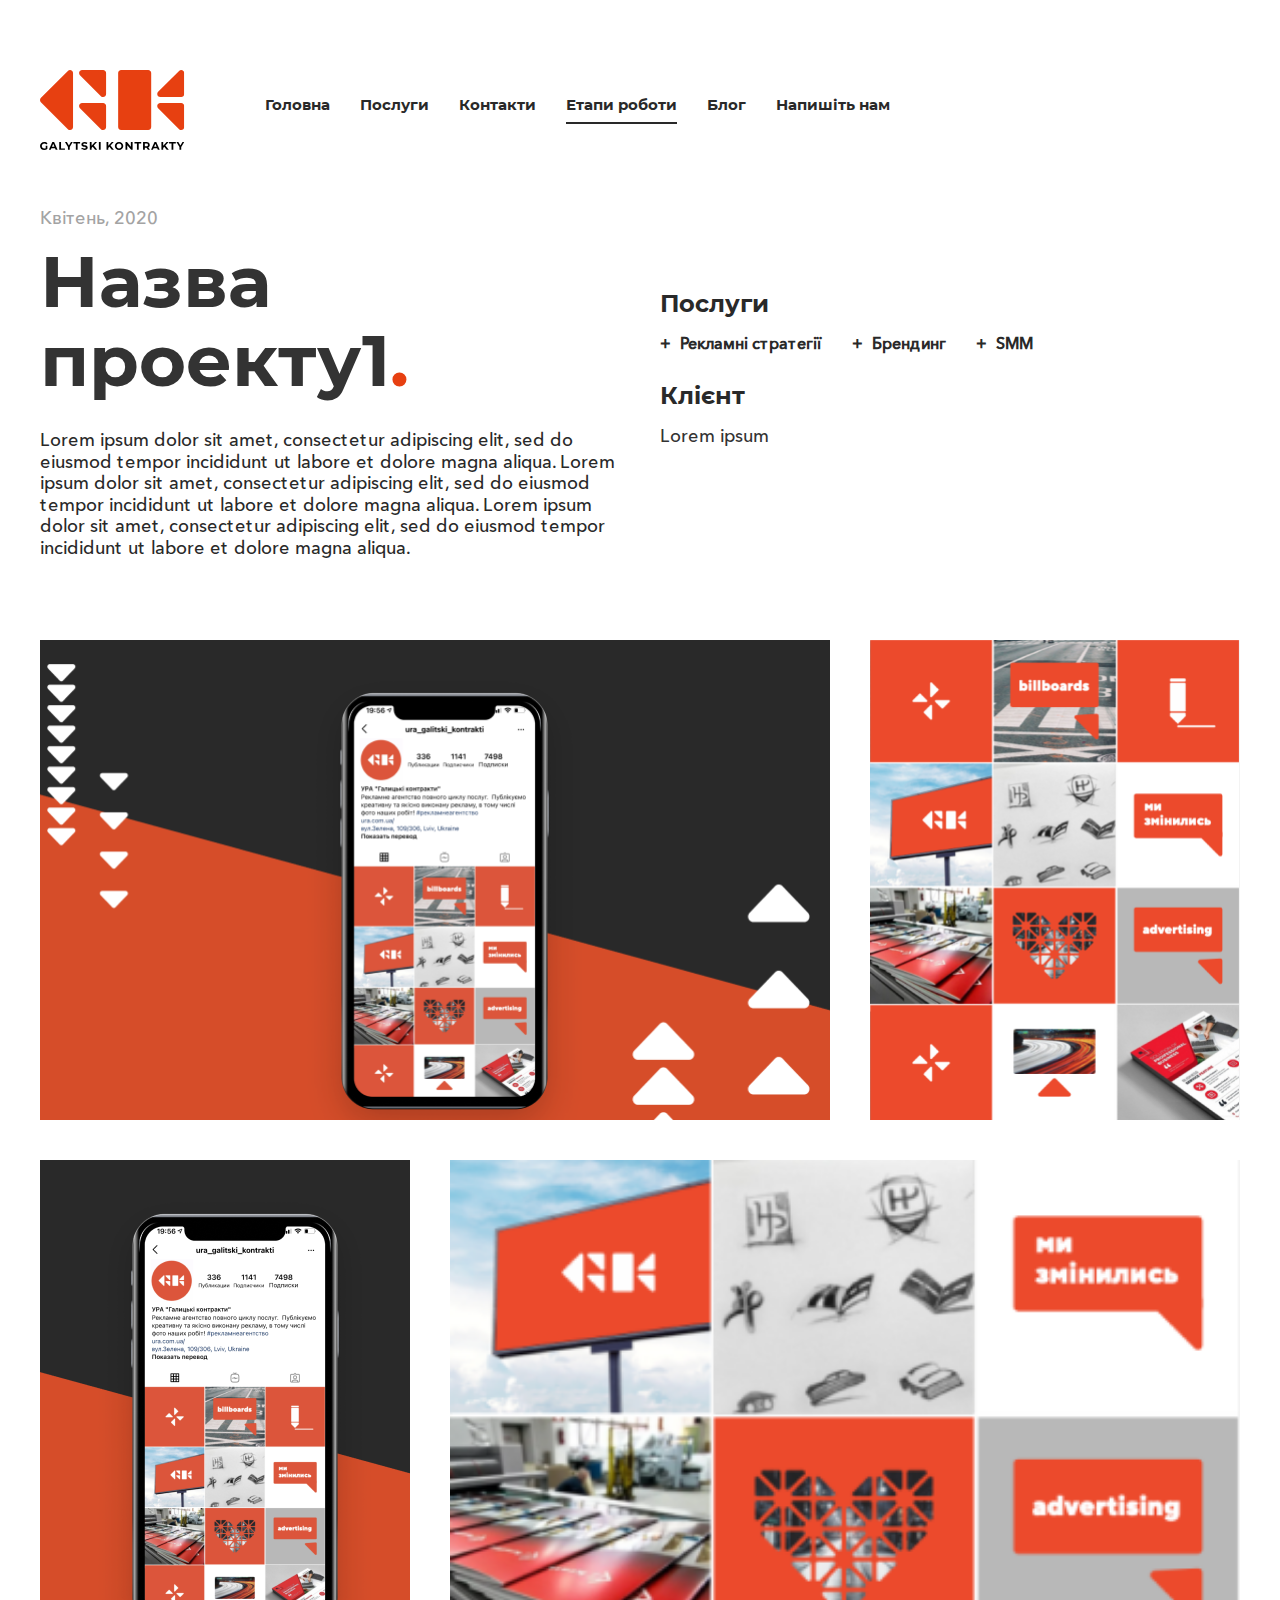
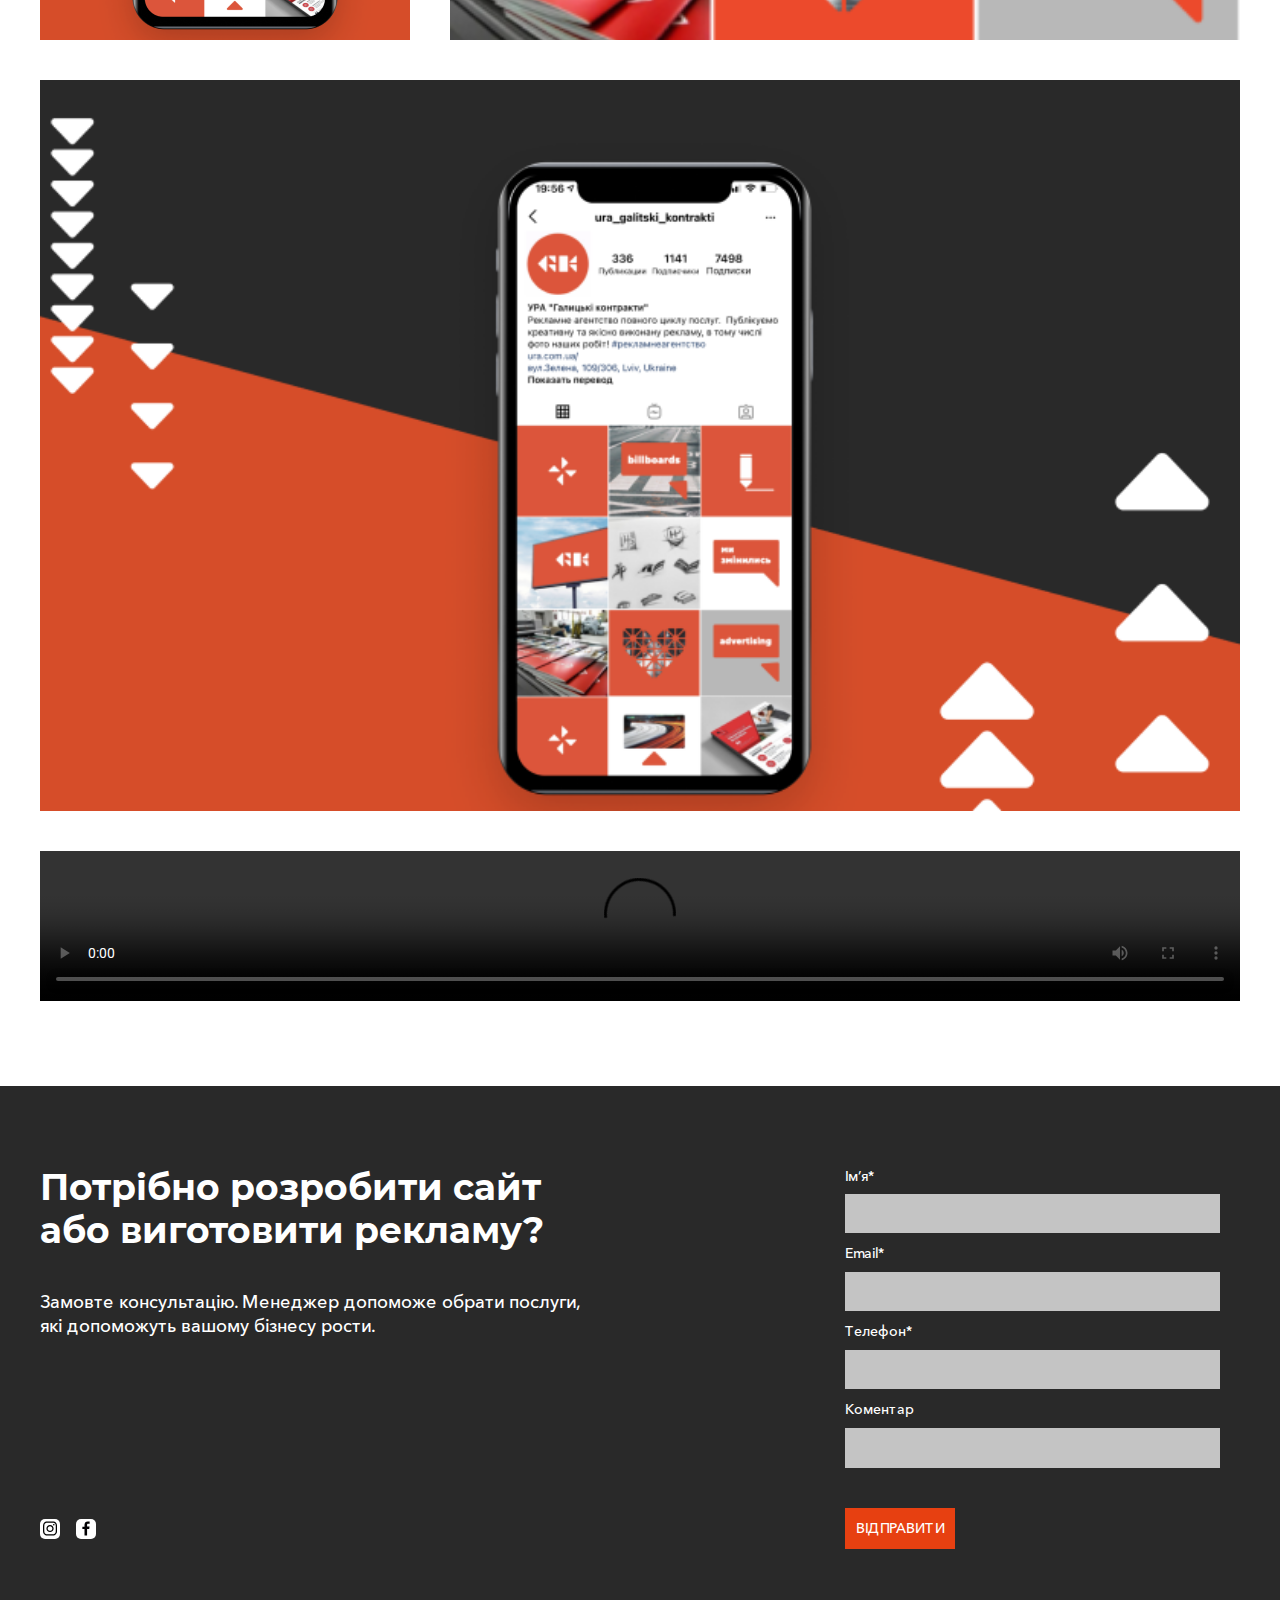
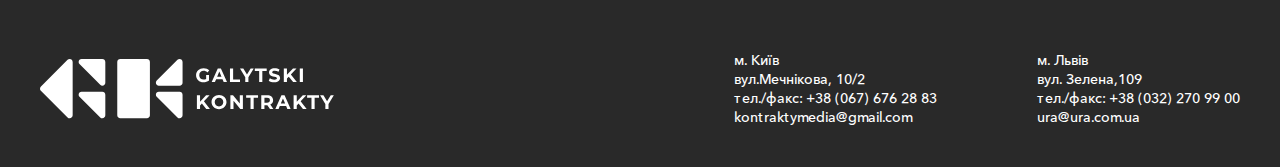
==== index.html @ ad00ce15 "update" ====
<!DOCTYPE html>
<html lang="en">

<head>
    <meta charset="UTF-8">
    <meta name="viewport" content="width=device-width, initial-scale=1, maximum-scale=1">
    <title>Галицькі Контракти – рекламна агенція повного цик</title>

    <link rel="stylesheet" href="fonts/fonts.css">
    <link rel="stylesheet" href="css/slick.css">
    <link rel="stylesheet" href="css/style.css">
</head>

<body>

    <div class="container container--inner">

        <header class="main-header main-header--inner">
            <div class="container container--header">
                <div class="main-header__block">
                    <div class="main-header__holder">
                        <a href="" class="main-header__logo">
                            <img src="img/icons/logo-header-inner.svg" alt="">
                        </a>
                        <div class="main-header__wrap">
                            <div class="mobile-wrap">
                                <div class="main-nav__toggle">
                                    <span class="line-burger"></span>
                                    <span class="line-burger"></span>
                                    <span class="line-burger"></span>
                                    <span class="line-burger"></span>
                                </div>
                            </div>
                            <ul class="main-header__list">
                               <li><a href="" class="main-header__link">Головна</a></li>
                                <li><a href="" class="main-header__link">Послуги</a></li>
                                <li><a href="" class="main-header__link">Контакти</a></li>
                                <li><a href="" class="main-header__link main-header__link--active">Етапи роботи</a></li>
                                <li><a href="" class="main-header__link">Блог</a></li>
                                <li><a href="" class="main-header__link">Напишіть нам</a></li>
                            </ul>
                        </div>
                       
                    </div>
                    <!--end main-header__holder-->
                </div>
                <!--end main-header__block-->
            </div>
        </header>

        <section class="page-project">
            <div class="container">
                <div class="page-project__col">
                    <div class="page-project__wrap">
                        <div class="page-project__item">
                            <p class="page-project__date">Квiтень, 2020</p>
                            <h3 class="page-project__title">Назва проекту1<span>.</span></h3>
                            <div class="page-project__desc">
                                <p>Lorem ipsum dolor sit amet, consectetur adipiscing elit, sed do eiusmod tempor
                                    incididunt ut labore et dolore magna aliqua. Lorem ipsum dolor sit amet, consectetur
                                    adipiscing elit, sed do eiusmod tempor incididunt ut labore et dolore magna aliqua.
                                    Lorem ipsum dolor sit amet, consectetur adipiscing elit, sed do eiusmod tempor
                                    incididunt ut labore et dolore magna aliqua.</p>
                            </div>
                        </div>
                        <div class="page-project__item page-project__item--content">
                            <h5>Послуги</h5>
                            <ul>
                                <li>Рекламні стратегії</li>
                                <li>Брендинг</li>
                                <li>SMM</li>
                            </ul>

                            <h5>Клiєнт</h5>
                            <p>Lorem ipsum </p>
                        </div>
                    </div>
                    <!--end page-project__wrap-->
                    <!--<p class="page-project__aside">Follow Us - Fb. / Inst.</p>-->
                </div>
                <!--end page-project__col-->
            </div>
        </section>

        <section class="gallery">
            <div class="container">
                <div class="gallery__wrap">
                    <div class="gallery__row gallery__row--right">
                        <div class="gallery__item"><img src="img/page-project-1.png" alt=""></div>
                        <div class="gallery__item"><img src="img/page-project-2.png" alt=""></div>
                    </div>
                    <div class="gallery__row gallery__row--left">
                        <div class="gallery__item"><img src="img/page-project-1.png" alt=""></div>
                        <div class="gallery__item"><img src="img/page-project-2.png" alt=""></div>
                    </div>
                    <div class="gallery__row gallery__row--center">
                        <div class="gallery__item"><img src="img/page-project-1.png" alt=""></div>
                    </div>
                    <div class="gallery__row gallery__row--center">
                        <div class="gallery__item">
                            <video controls="controls"><source src="img/GK.mp4"></video>
                        </div>
                    </div>
                </div>

            </div>
        </section>

        <footer class="main-footer">
            <div class="container">
                <div class="main-footer__wrap">
                    <div class="main-footer__item main-footer__item--block">
                        <h3 class="main-footer__title">Потрібно розробити сайт або виготовити рекламу?</h3>
                        <div class="main-footer__desc">
                            <p>Замовте консультацію. Менеджер допоможе обрати послуги, які допоможуть вашому бізнесу
                                рости.</p>
                        </div>
                        <div class="main-footer__decor">
                            <svg width="229" height="21" viewBox="0 0 229 21" xmlns="http://www.w3.org/2000/svg">
                                <defs>
                                    <pattern id="pattern" width="30" height="20" x="0" y="0"
                                        patternUnits="userSpaceOnUse">
                                        <path
                                            d="M0 1.01V19.07C0 19.63 0.45 20.08 1.01 20.08C1.29 20.08 1.54 19.97 1.72 19.79L10.76 10.75C10.94 10.57 11.05 10.32 11.05 10.04C11.05 9.75 10.92 9.48 10.72 9.3L1.72 0.3C1.54 0.11 1.29 0 1.01 0C0.45 0 0 0.45 0 1.01Z" />
                                    </pattern>
                                </defs>

                                <rect width="220" height="20" x="0" y="0" fill="url(#pattern)">
                                    <animate attributeName="width" dur="1.5s" begin="0s"
                                        values="20; 40; 60; 80; 100; 140;180;220" repeatCount="indefinite" />
                                </rect>
                            </svg>
                        </div>
                        <!--end main-footer__decor-->

                        <div class="main-footer__social">
                             <a href="" class="main-footer__elem">
                                <img src="img/icons/instagram.svg" alt="">
                            </a>
                            <a href="" class="main-footer__elem">
                                <img src="img/icons/facebook.svg" alt="">
                            </a>
                        </div>
                    </div>
                    <div class="main-footer__item main-footer__item--form">
                        <form action="" class="main-footer__data">
                            <div class="main-footer__info">
                                <p class="main-footer__error main-footer__fail-name" style="display: none;">Некоректне
                                    ім’я</p>
                                <p class="main-footer__error main-footer__fail-email" style="display: none;">Некоректний
                                    email</p>
                                <p class="main-footer__error main-footer__fail-phone" style="display: none;">Некоректний
                                    номер телефону</p>
                            </div>
                            <div class="main-footer__box">
                                <label for="m_name" class="main-footer__label">Iм’я*</label>
                                <input class="input" type="text" id="m_name">
                            </div>
                            <div class="main-footer__box">
                                <label for="m_email" class="main-footer__label">Email*</label>
                                <input class="input" type="text" id="m_email">
                            </div>
                            <div class="main-footer__box">
                                <label for="m_phone" class="main-footer__label">Телефон*</label>
                                <input class="input" type="text" id="m_phone">
                            </div>
                             <div class="main-footer__box">
                               <label for="m_msg" class="main-footer__label">Коментар</label>
                                <textarea class="input input--area" id="m_msg"></textarea>
                            </div>
                            <button class="main-footer__btn">Відправити</button>
                        </form>
                    </div>
                </div>
                <!--end main-footer__wrap-->

                <div class="main-footer__inner">
                    <div class="main-footer__logo">
                        <img src="img/icons/footer-logo.svg" alt="">
                    </div>
                    <div class="main-footer__elems">
                        <div class="main-footer__col">
                            <p>м. Київ
                                вул.Мечнікова, 10/2
                                тел./факс: <a href="tel:+38 (067) 676 28 83">+38 (067) 676 28 83</a>
                                kontraktymedia@gmail.com
                            </p>
                        </div>
                        <div class="main-footer__col">
                            <p>м. Львів
                                вул. Зелена,109
                                тел./факс: <a href="tel:+38 (032) 270 99 00">+38 (032) 270 99 00</a>
                                ura@ura.com.ua
                            </p>
                        </div>
                    </div>
                </div>
                <!--end main-footer__inner-->
            </div>
        </footer>

    </div>

    <script src="js/jquery-3.1.1.min.js"></script>
    <script src="js/jquery.maskedinput.min.js"></script>
    <script src="js/slick.min.js"></script>
    <script src="js/main.js"></script>

</body>

</html>
---- fonts/fonts.css ----
@font-face {
    font-family: "Montserrat";
    src: url("Montserrat.eot");
    src: url("Montserrat.eot?#iefix") format("embedded-opentype"),
    url("Montserrat.woff") format("woff"),
    url("Montserrat.woff2") format("woff2"),
    url("Montserrat.ttf") format("truetype"),
    url('Montserrat.svg') format('svg');
    font-weight: normal;
    font-style: normal;
}

@font-face {
    font-family: "Montserrat";
    src: url("Montserrat-Bold.eot");
    src: url("Montserrat-Bold.eot?#iefix") format("embedded-opentype"),
    url("Montserrat-Bold.woff") format("woff"),
    url("Montserrat-Bold.woff2") format("woff2"),
    url("Montserrat-Bold.ttf") format("truetype"),
    url('Montserrat-Bold.svg') format('svg');
    font-weight: bold;
    font-style: normal;
}

@font-face {
    font-family: "Montserrat";
    src: url("Montserrat-ExtraBold.eot");
    src: url("Montserrat-ExtraBold.eot?#iefix") format("embedded-opentype"),
    url("Montserrat-ExtraBold.woff") format("woff"),
    url("Montserrat-ExtraBold.woff2") format("woff2"),
    url("Montserrat-ExtraBold.ttf") format("truetype"),
    url('MMontserrat-ExtraBold.svg') format('svg');
    font-weight: 800;
    font-style: normal;
}

@font-face {
    font-family: "Avenir";
    src: url("Avenir-Medium.eot");
    src: url("Avenir-Medium.eot?#iefix") format("embedded-opentype"),
    url("Avenir-Medium.woff") format("woff"),
    url("Avenir-Medium.woff2") format("woff2"),
    url("Avenir-Medium.ttf") format("truetype"),
    url('Avenir-Medium.svg') format('svg');
    font-weight: 500;
    font-style: normal;
}

@font-face {
    font-family: "Avenir";
    src: url("Avenir-Heavy.eot");
    src: url("Avenir-Heavy.eot?#iefix") format("embedded-opentype"),
    url("Avenir-Heavy.woff") format("woff"),
    url("Avenir-Heavy.woff2") format("woff2"),
    url("Avenir-Heavy.ttf") format("truetype"),
    url('Avenir-Heavy.svg') format('svg');
    font-weight: normal;
    font-style: normal;
}

@font-face {
    font-family: "roboto";
    src: url("roboto-regular.eot");
    src: url("roboto-regular.eot?#iefix") format("embedded-opentype"),
    url("roboto-regular.woff") format("woff"),
    url("roboto-regular.woff2") format("woff2"),
    url("roboto-regular.ttf") format("truetype"),
    url('roboto-regular.svg') format('svg');
    font-weight: 400;
    font-style: normal;
}

@font-face {
    font-family: "roboto";
    src: url("roboto-700.eot");
    src: url("roboto-700.eot?#iefix") format("embedded-opentype"),
    url("roboto-700.woff") format("woff"),
    url("roboto-700.woff2") format("woff2"),
    url("roboto-700.ttf") format("truetype"),
    url('roboto-700.svg') format('svg');
    font-weight: 700;
    font-style: normal;
}
---- css/style.css ----
.visually-hidden {
	position: absolute;
	width: 1px;
	height: 1px;
	margin: -1px;
	bottom: 0;
	padding: 0;
	white-space: nowrap;
	clip-path: inset(100%);
	clip: rect(0 0 0 0);
	overflow: hidden;
}

* {
	box-sizing: border-box;
}

*::after,
*::before {
	box-sizing: border-box;
}

.button {
	display: block;
	width: 100%;
	cursor: pointer;
	border: none;
	outline: none;
}

body,
div,
dl,
dt,
dd,
ul,
li,
h1,
h2,
h3,
h4,
h5,
h6,
pre,
code,
form,
fieldset,
input,
textarea,
p,
blockquote,
th,
td {
	margin: 0;
	padding: 0;
}

table {
	border-collapse: collapse;
	border-spacing: 0;
}

a {
	text-decoration: none;
}

fieldset,
img,
abbr {
	border: 0;
}

address,
caption,
cite,
code,
dfn,
th,
var {
	font-style: normal;
	font-weight: normal;
}

strong {
	font-weight: bold;
}

em {
	font-style: italic;
}

ul li {
	list-style: none;
}

caption,
th {
	text-align: left;
}

h1,
h2,
h3,
h4,
h5,
h6 {
	font-weight: bold;
}

sup {
	vertical-align: text-top;
}

sub {
	vertical-align: text-bottom;
}

input,
textarea,
select {
	font-family: inherit;
	font-size: inherit;
	font-weight: inherit;
	outline: none;
}

legend {
	color: #000;
}

article,
aside,
details,
figcaption,
figure,
footer,
header,
hgroup,
menu,
nav,
section,
main {
	display: block;
}

.main-header {
	position: relative;
	background-color: #e74011;
	background-image: url(img/bg-header.svg);
	background-size: cover;
	background-repeat: no-repeat;
}

.main-header--inner {
	background-color: #fff;
	background-image: none;
}

.main-header--inner .line-burger {
	background-color: #292929;
}

.main-header--inner .main-header__list {
	background-color: #fff;
}

.main-header--inner .main-header__link {
	color: #292929;
}

.main-header--inner .main-header__link--active {
	border-bottom-color: #292929;
}

.main-header--inner .main-header__link--active:hover {
	color: #292929;
}

.main-header--blog .main-header__holder {
	justify-content: center;
}

.main-header--blog .main-header__list li:not(:last-child) .main-header__link {
	margin-right: 40px;
}

.main-header--blog .main-header__logo {
	display: none;
}

.main-header__holder {
	position: relative;
	display: flex;
	align-items: center;
	padding-top: 70px;
}

.main-header__elem {
	max-width: 900px;
	padding-top: 110px;
}

.main-header__desc {
	transform-origin: center bottom;
	padding-bottom: 67px;
}

.main-header__desc .animation_title {
	display: inline-block;
	min-height: 70px;
	border-right: 10px solid #fff;
	padding-right: 10px;
	animation: lineText 0.7s 8 0.5s;
}

.main-header__desc p {
	font-size: 72px;
	line-height: 1.2;
	color: #fff;
	font-weight: bold;
}

.main-header__different {
	display: block;
	color: #292929;
}

.main-header__text {
	max-width: 575px;
	padding-bottom: 190px;
}

.main-header__text p {
	font-size: 18px;
	line-height: 1.35;
	color: #fff;
	font-family: Avenir;
	font-weight: 500;
}

.main-header__block {
	position: relative;
}

.main-header__line,
.main-header__decor {
	position: absolute;
}

.main-header__line svg,
.main-header__decor svg {
	display: block;
}

.main-header__line svg path,
.main-header__decor svg path {
	fill: #fff;
}

.main-header__line {
	right: 115px;
	top: 300px;
	height: 42px;
	overflow: hidden;
	animation: mainArrow 4s infinite;
}

.main-header__decor {
	right: 0px;
	top: 495px;
	height: 90px;
	overflow: hidden;
	animation: smallArrow 4s infinite;
}

.main-header__list {
	display: flex;
	align-items: center;
}

.main-header__list li:not(:last-child) .main-header__link {
	margin-right: 30px;
}

.main-header__link {
	display: block;
	font-size: 15px;
	line-height: 1.2;
	color: #fff;
	border-bottom: 2px solid transparent;
	padding-bottom: 8px;
	font-weight: 700;
	transition: 0.3s color;
}

.main-header__link:hover {
	color: #333;
}

.main-header__link--active {
	border-bottom: 2px solid #fff;
}

.main-header__link--active:hover {
	color: #fff;
}

.main-header__logo {
	display: block;
	margin-right: 80px;
	max-width: 145px;
}

.main-header__logo img {
	display: block;
}

.main-header__aside {
	position: absolute;
	writing-mode: vertical-rl;
	transform: rotate(-180deg);
	top: calc(50% - 110px);
	right: -81px;
	font-size: 15px;
	line-height: 1.2;
	font-family: roboto;
	font-weight: 700;
}

.main-header__aside a {
	color: #292929;
}

.mobile-wrap {
	display: none;
	align-items: center;
	justify-content: space-between;
	cursor: pointer;
}

.line-burger {
	position: relative;
	top: 0px;
	display: block;
	width: 20px;
	height: 2px;
	background-color: #fff;
	transition: all ease-in-out 0.5s;
}

.line-burger:not(:last-child) {
	margin-bottom: 4px;
}

.line-burger:nth-child(1),
.line-burger:nth-child(3) {
	width: 10px;
}

.main-nav__toggle {
	position: relative;
	cursor: pointer;
	display: none;
}

.main-nav__toggle.open .line-burger:nth-child(2),
.main-nav__toggle.open .line-burger:nth-child(3) {
	width: 0px;
	opacity: 0;
}

.main-nav__toggle.open .line-burger:nth-child(1) {
	transform: rotate(-45deg);
	top: 9px;
}

.main-nav__toggle.open .line-burger:nth-child(4) {
	transform: rotate(45deg);
	top: -9px;
}

.main-nav__toggle.open .line-burger:nth-child(1) {
	width: 20px;
}

.main-footer {
	background-color: #292929;
	padding-top: 80px;
}

.main-footer__wrap {
	display: flex;
	flex-wrap: wrap;
	margin-bottom: 55px;
}

.main-footer__item {
	width: 50%;
}

.main-footer__item--block {
	position: relative;
	max-width: 580px;
	padding-right: 20px;
}

.main-footer__title {
	font-size: 36px;
	line-height: 1.2;
	color: #fff;
	padding-bottom: 38px;
	font-weight: bold;
}

.main-footer__desc {
	padding-bottom: 70px;
}

.main-footer__desc p {
	font-size: 18px;
	line-height: 24px;
	color: #fff;
	font-family: Avenir;
	font-weight: 500;
}

.main-footer__decor {
	position: relative;
	margin-bottom: 90px;
}

.main-footer__decor:after {
	content: '';
	position: absolute;
	top: 0;
	right: 0;
	width: 100%;
	height: 100%;
	background-color: #292929;
	animation: footerArrow 3s infinite;
}

.main-footer__decor svg {
	display: block;
}

.main-footer__decor svg path {
	fill: rgba(255, 255, 255, 0.4);
}

.main-footer__social {
	display: flex;
	margin: 0 -8px;
}

.main-footer__social--mobile {
	display: none;
}

.main-footer__elem {
	display: flex;
	align-items: center;
	justify-content: center;
	width: 20px;
	height: 20px;
	border-radius: 5px;
	background-color: #fff;
	padding: 0 3px;
	margin: 0 8px;
}

.main-footer__elem img {
	display: block;
	width: 15px;
	height: 15px;
}

.main-footer__box {
	margin-bottom: 10px;
}

.main-footer__label {
	user-select: none;
	display: inline-block;
	cursor: pointer;
	font-size: 14px;
	line-height: 1.2;
	color: #fff;
	margin-bottom: 10px;
	font-family: Avenir;
	font-weight: 500;
}

.main-footer__data {
	max-width: 375px;
	margin-left: auto;
}

.main-footer__btn {
	cursor: pointer;
	max-width: 110px;
	width: 100%;
	font-size: 14px;
	line-height: 1.2;
	color: #fff;
	border: none;
	outline: none;
	background-color: #e74011;
	text-transform: uppercase;
	padding: 12px 5px;
	margin-top: 30px;
	font-family: Avenir;
	font-weight: 500;
	transition: 0.3s background-color;
}

.main-footer__btn[disabled] {
	cursor: default;
	opacity: 0.5;
	text-decoration: line-through;
}

.main-footer__btn:not(:disabled) {
	cursor: pointer;
}

.main-footer__btn:not(:disabled):hover {
	background-color: #591806;
}

.main-footer__inner {
	display: flex;
	justify-content: space-between;
	align-items: center;
	padding-top: 47px;
}

.main-footer__logo {
	max-width: 295px;
	margin-bottom: 40px;
}

.main-footer__logo img {
	display: block;
}

.main-footer__elems {
	display: flex;
}

.main-footer__col {
	max-width: 205px;
	margin-bottom: 40px;
}

.main-footer__col:first-child {
	margin-right: 100px;
}

.main-footer__col p {
	font-size: 14px;
	line-height: 19px;
	color: #fff;
	white-space: pre-line;
	font-family: Avenir;
	font-weight: 500;
}

.main-footer__col a {
	color: #fff;
	transition: 0.3s color;
}

.main-footer__col a:hover {
	color: #e74011;
}

.main-footer__error {
	padding-bottom: 12px;
	color: #cc0000;
	text-transform: uppercase;
	font-weight: bold;
}

.msg-modal {
	position: fixed;
	top: 30%;
	left: calc(50% - 150px);
	width: 300px;
	padding: 20px 30px;
	border-radius: 15px;
	text-align: center;
	background-color: #e74011;
	color: #fff;
	opacity: 0;
	visibility: hidden;
	font-size: 18px;
	line-height: 1.5;
	border-radius: 5px;
	z-index: 20;
	transition: 0.3s visibility, 0.3s opacity;
}

.msg-modal-active {
	opacity: 1;
	visibility: visible;
}

body {
	margin: 0;
	padding: 0;
	width: 100%;
	min-height: 100vh;
	overflow-x: hidden;
	color: #333333;
	background-color: #fff;
	font-size: 16px;
	line-height: 1.2;
	font-weight: normal;
	font-style: normal;
	font-family: "Montserrat";
}

* {
	box-sizing: border-box;
}

img {
	max-width: 100%;
	height: auto;
}

.container {
	max-width: 1260px;
	width: 100%;
	margin: 0 auto;
	padding: 0 30px;
}

.container--inner {
	max-width: 100%;
	padding: 0px;
}

.container--content {
	max-width: 920px;
}

.container--types {
	max-width: 1440px;
	padding: 0px;
}

.input {
	display: block;
	width: 100%;
	background-color: #c4c4c4;
	border: 0;
	border-bottom: 3px solid transparent;
	outline: none;
	padding: 10px 10px 7px;
}

.input.form-fail {
	border-color: #b00;
}

.input.form-done {
	border-color: #0b0;
}

.input--area {
	resize: none;
	max-height: 40px;
}

.project {
	position: relative;
	z-index: 2;
	margin-top: -120px;
	padding-bottom: 75px;
}

.project__elem {
	font-size: 36px;
	line-height: 1.43;
	color: #fff;
	padding-bottom: 10px;
	font-weight: 700;
}

.project__page {
	margin-top: 0;
}

.project__item {
	display: flex;
	flex-wrap: wrap;
}

.project__item .project__box:first-child {
	width: calc(100% - 410px);
	margin-right: 40px;
}

.project__item .project__box:last-child {
	width: 370px;
}

.project__item .project__box:only-child {
	width: 100%;
	margin: 0 0 40px;
}

.project__item:nth-child(2n) .project__box:first-child {
	width: 370px;
}

.project__item:nth-child(2n) .project__box:last-child {
	width: calc(100% - 410px);
}

.project__item:nth-child(2n) .project__box:only-child {
	width: 100%;
	margin: 0 0 40px;
}

.project__box {
	display: flex;
	flex-direction: column;
	justify-content: flex-end;
	background-repeat: no-repeat;
	background-size: cover;
	background-position: center;
	margin-bottom: 40px;
	min-height: 375px;
}

.project__text {
	padding: 0 19px;
}

.project__title {
	font-size: 32px;
	line-height: 1.2;
	color: #fff;
	padding-bottom: 20px;
	font-weight: 800;
}

.project__desc {
	margin-top: -13px;
	padding-bottom: 20px;
}

.project__desc p {
	font-size: 24px;
	line-height: 1.25;
	color: #fff;
	font-weight: 500;
}

.services {
	position: relative;
	padding-bottom: 114px;
}

.services--inner {
	padding-top: 70px;
}

.services--inner .services__wrap {
	padding: 0 50px;
}

.services__col {
	position: relative;
}

.services__wrap {
	display: flex;
	flex-wrap: wrap;
}

.services__item--block {
	width: 480px;
}

.services__item--info {
	width: calc(100% - 480px);
}

.services__title {
	font-size: 24px;
	line-height: 1.25;
	color: #292929;
	border-bottom: 1px solid #a3a3a3;
	padding-bottom: 8px;
	font-weight: bold;
}

.services__text {
	padding-top: 30px;
}

.services__text p {
	font-size: 36px;
	line-height: 1.2;
	color: #292929;
	font-weight: bold;
}

.services__text span {
	display: inline-block;
	color: #e74011;
}

.services__desc {
	max-width: 475px;
	padding-top: 36px;
	margin-left: auto;
}

.services__desc p {
	font-size: 18px;
	line-height: 1.35;
	color: #292929;
	font-family: Avenir;
	font-weight: 500;
}

.types {
	padding-bottom: 80px;
}

.types__wrap {
	display: flex;
	flex-wrap: wrap;
}

.types__item {
	width: 25%;
	position: relative;
	display: flex;
	flex-direction: column;
	justify-content: flex-start;
	padding-top: 27%;
	min-height: 396px;
}

.types__item:after {
	content: '';
	position: absolute;
	top: 0;
	left: 0;
	width: 100%;
	height: 100%;
	background-color: #000;
	opacity: 0;
	transform: scale(0);
	z-index: 1;
	transition: 0.3s opacity, 0.3s transform;
}

.types__item:hover:after {
	opacity: 0.3;
	transform: scale(1);
}

.types__image {
	position: absolute;
	display: flex;
	flex-direction: column;
	top: 0px;
	width: 100%;
	height: 100%;
	background-repeat: no-repeat;
	background-size: cover;
	background-position: top center;
	padding: 0 40px;
	padding-bottom: 22px;
}

.types__title {
	position: relative;
	font-size: 24px;
	line-height: 1.25;
	color: #fff;
	padding-top: 55px;
	font-weight: bold;
	z-index: 2;
}

.types__list {
	position: relative;
	margin-top: auto;
	z-index: 2;
}

.types__list li {
	position: relative;
	font-size: 16px;
	line-height: 1.2;
	color: #fff;
	padding-left: 20px;
	padding-bottom: 15px;
	font-family: Avenir;
	font-weight: 800;
}

.types__list li:after {
	position: absolute;
	content: '+';
	top: 0px;
	left: 0px;
}

.clients {
	padding-bottom: 15px;
}

.clients__wrap {
	display: flex;
	flex-wrap: wrap;
}

.clients__item--block {
	width: 480px;
}

.clients__item--gallery {
	width: calc(100% - 520px);
	padding-top: 30px;
	margin-left: 40px;
	overflow: hidden;
}

.clients__title {
	font-size: 24px;
	line-height: 1.25;
	color: #292929;
	border-bottom: 1px solid #a3a3a3;
	padding-bottom: 8px;
	font-weight: bold;
}

.clients__text {
	padding-top: 30px;
}

.clients__text p {
	font-size: 36px;
	line-height: 1.2;
	color: #292929;
	font-weight: bold;
}

.clients__text span {
	display: inline-block;
	color: #e74011;
}

.clients__holder {
	display: flex;
	align-items: center;
	flex-wrap: wrap;
	margin: 0 -40px 0 0;
}

.clients__box {
	width: calc(100% / 3 - 80px);
	display: inline-flex;
	justify-content: center;
	align-items: center;
	margin: 0 40px;
	margin-bottom: 70px;
	filter: grayscale(1);
	opacity: 0.8;
	cursor: pointer;
	transition: 0.3s filter, 0.3s opacity;
}

.clients__box:hover {
	filter: grayscale(0);
	opacity: 1;
}

.clients__box img {
	display: block;
	max-width: 140px;
	max-height: 100px;
}

.stages {
	padding-top: 90px;
	margin-bottom: 94px;
}

.stages__block {
	padding: 0 65px;
}

.stages__title {
	font-size: 72px;
	line-height: 1.1;
	padding-bottom: 32px;
	font-weight: bold;
}

.stages__title:after {
	content: '.';
	color: #e74011;
}

.stages__holder {
	counter-reset: list;
	position: relative;
}

.stages__holder .stages__item:nth-child(odd) .stages__inner {
	width: 100%;
	max-width: 100%;
}

.stages__item {
	position: relative;
	display: flex;
	align-items: center;
	padding: 0 90px;
}

.stages__item:before {
	position: absolute;
	z-index: -1;
	content: ' ';
	left: 60px;
	bottom: 0px;
	width: calc(100% - 120px);
	height: 1px;
	background-color: #ccc;
}

.stages__item:after {
	position: absolute;
	z-index: -1;
	content: ' ';
	top: -1px;
	right: 0px;
	width: 60px;
	height: calc(100% + 1px);
	border-radius: 0 80px 80px 0;
	border-bottom: 1px solid #ccc;
	border-right: 1px solid #ccc;
}

.stages__item:nth-child(even) {
	justify-content: flex-end;
}

.stages__item:nth-child(even):after {
	border-top: 1px solid #ccc;
}

.stages__item:nth-child(even) .stages__elem {
	right: -16px;
}

.stages__item:nth-child(odd) .stages__elem {
	left: -16px;
}

.stages__item:nth-child(odd):after {
	top: -1px;
	left: 0px;
	border-right: none;
	border-top: 1px solid #ccc;
	border-left: 1px solid #ccc;
	border-radius: 80px 0 0 80px;
}

.stages__item:first-child:after,
.stages__item:last-child:after {
	height: 50%;
}

.stages__item:first-child:after {
	height: calc(50% - 16px);
	top: initial;
	bottom: 0px;
	border-top: 0px;
	border-radius: 0 0px 0px 80px;
}

.stages__item:last-child:nth-child(even):after {
	height: calc(50% - 15px);
	border-bottom: 0px;
	border-radius: 0 80px 0px 0;
}

.stages__item:last-child:nth-child(even):before {
	width: calc(50% - 25px - 15px);
	background-color: #fff;
}

.stages__item:last-child:nth-child(odd):after {
	height: calc(50% - 15px);
	border-bottom: 0px;
	border-radius: 80px 0px 0px 0px;
}

.stages__item:last-child:nth-child(odd):before {
	background-color: #fff;
}

.stages__elem {
	display: block;
	position: absolute;
	width: 32px;
	height: 32px;
	background-color: #fff;
	border: 1px solid #ccc;
	border-radius: 50%;
}

.stages__elem:before {
	position: absolute;
	content: ' ';
	top: calc(50% - 8px);
	left: calc(50% - 8px);
	width: 16px;
	height: 16px;
	background: #f32500;
	border-radius: 50%;
}

.stages__first {
	display: none;
	position: absolute;
	width: 32px;
	height: 32px;
	background-color: #fff;
	border: 1px solid #ccc;
	border-radius: 50%;
}

.stages__first:before {
	position: absolute;
	content: ' ';
	top: calc(50% - 8px);
	left: calc(50% - 8px);
	width: 16px;
	height: 16px;
	background: #f32500;
	border-radius: 50%;
}

.stages__logo {
	width: 150px;
}

.stages__logo img {
	display: block;
}

.stages__inner {
	width: calc(100% - 150px);
	padding-left: 32px;
	max-width: 552px;
}

.stages__col {
	display: flex;
	margin-top: 48px;
	margin-bottom: 20px;
}

.stages__number {
	position: relative;
}

.stages__number:after {
	position: absolute;
	top: 2px;
	left: 0px;
	counter-increment: list;
	content: counter(list) ". ";
	font-size: 36px;
	color: #e74011;
	font-weight: bold;
}

.stages__subtitle {
	font-size: 36px;
	line-height: 1.2;
	color: #333;
	padding-left: 40px;
	font-weight: bold;
}

.stages__text p {
	font-size: 18px;
	line-height: 1.3;
	padding-bottom: 48px;
	font-family: Avenir;
	font-weight: 500;
}

.stages__first.active,
.stages__elem.active {
	animation: stagesAnime 1.5s ease-in-out 0.2s;
}

.content {
	padding-bottom: 80px;
}

.content__text {
	padding-top: 30px;
	padding-bottom: 38px;
}

.content__text p {
	font-size: 36px;
	line-height: 1.2;
	color: #292929;
	font-weight: bold;
}

.content__desc p {
	font-size: 18px;
	line-height: 1.35;
	color: #292929;
}

.reviews {
	padding-top: 80px;
	padding-bottom: 75px;
}

.reviews__row {
	display: flex;
	align-items: center;
	justify-content: space-between;
}

.reviews__row .services__title {
	max-width: 477px;
	width: 100%;
}

.reviews__block {
	max-width: 50%;
}

.reviews__text {
	padding-top: 28px;
	padding-bottom: 50px;
}

.reviews__text p {
	font-size: 36px;
	line-height: 1.2;
	color: #292929;
	font-weight: bold;
}

.reviews__box {
	outline: none;
	padding-bottom: 42px;
}

.reviews__image {
	margin-bottom: 22px;
}

.reviews__image img {
	display: block;
	width: 128px;
	height: 128px;
	object-fit: contain;
	border-radius: 50%;
}

.reviews__desc {
	padding-bottom: 20px;
}

.reviews__desc p {
	font-size: 18px;
	line-height: 1.3;
	color: #292929;
	font-family: Avenir;
	font-weight: 500;
}

.reviews__fio {
	font-size: 18px;
	line-height: 1.3;
	color: #292929;
	padding-bottom: 6px;
	font-family: Avenir;
	font-weight: 800;
}

.reviews__info p {
	font-size: 18px;
	line-height: 1.3;
	color: #a3a3a3;
	font-family: Avenir;
	font-weight: 500;
}

.reviews__wrap {
	position: relative;
}

.reviews .slick-list {
	margin: 0 -20px;
}

.reviews .slick-slide {
	margin: 0 20px;
}

.reviews__count {
	position: absolute;
	bottom: 0px;
	display: flex;
	align-items: center;
}

.reviews__current,
.reviews__all {
	font-size: 16px;
	line-height: 1.2;
	color: #292929;
}

.reviews__separator {
	width: 30px;
	height: 1px;
	background-color: #000;
	margin: 0 8px;
}

.reviews__arrows {
	display: flex;
	position: absolute;
	bottom: 35px;
	right: 0px;
}

.reviews__arrow {
	position: relative;
	display: block;
	cursor: pointer;
	outline: none;
	border: none;
	background-color: transparent;
	width: 30px;
	height: 30px;
	padding: 0px;
}

.reviews__arrow:after {
	position: absolute;
	content: ' ';
	width: 16px;
	height: 16px;
	top: calc(50% - 8px);
	left: calc(50% - 7px);
	border-left: 4px solid #292929;
	border-top: 4px solid #292929;
	transform: rotate(-45deg);
	transition: 0.3s border;
}

.reviews__arrow:before {
	position: absolute;
	content: ' ';
	left: 10px;
	top: calc(50% - 2px);
	width: 18px;
	height: 4px;
	background-color: #292929;
}

.reviews__arrow--dir_right {
	transform: scaleX(-1);
	margin-left: 25px;
}

.reviews__link {
	display: block;
	max-width: 130px;
	width: 100%;
	align-self: end;
	font-size: 14px;
	line-height: 1.2;
	color: #292929;
	padding: 11px 0;
	text-align: center;
	text-transform: uppercase;
	border: 1px solid #292929;
	font-weight: 500;
	font-family: Avenir;
	transition: 0.3s background-color, 0.3s color, 0.3s border;
}

.reviews__link:hover {
	background-color: #E74011;
	color: #fff;
	border-color: #E74011;
}

.blog {
	background-color: #f4f4f4;
}

.blog__wrap {
	position: relative;
	z-index: 2;
	display: flex;
	flex-wrap: wrap;
	margin: 0 -20px;
	margin-top: -55px;
}

.blog__item {
	width: calc(100% / 3 - 40px);
	cursor: pointer;
	display: inline-block;
	margin: 0 20px;
	margin-bottom: 40px;
}

.blog__image {
	height: 0px;
	padding-top: 70%;
	background-size: cover;
	background-repeat: no-repeat;
	background-position: top center;
}

.blog__content {
	background-color: #fff;
	color: #333;
	padding: 0 20px;
	padding-bottom: 25px;
}

.blog__title {
	font-size: 24px;
	line-height: 1.2;
	padding-top: 25px;
	padding-bottom: 26px;
}

.blog__desc {
	padding-bottom: 20px;
}

.blog__desc p {
	font-size: 16px;
	line-height: 1.25;
	font-family: Avenir;
	font-weight: 500;
}

.blog__details {
	display: inline-block;
	user-select: none;
	font-size: 14px;
	line-height: 1.2;
	color: #292929;
	font-family: Avenir;
	font-weight: 500;
	position: relative;
}

.blog__details:after {
	position: absolute;
	content: ' ';
	width: 12px;
	height: 12px;
	top: calc(50% - 6px);
	right: -32px;
	border-right: 2px solid #292929;
	border-bottom: 2px solid #292929;
	transform: rotate(-45deg);
	transition: 0.3s border;
}

.blog__details:before {
	position: absolute;
	content: ' ';
	right: -32px;
	top: calc(50% - 1px);
	width: 16px;
	height: 2px;
	background-color: #292929;
}

.blog__line,
.blog__decor {
	position: absolute;
}

.blog__line svg,
.blog__decor svg {
	display: block;
}

.blog__line svg path,
.blog__decor svg path {
	fill: #fff;
}

.blog__decor {
	right: -57px;
	top: 60px;
	height: 75px;
	overflow: hidden;
	animation: blogSmallArrow 4s infinite;
}

.blog__line {
	top: 5px;
	right: 50px;
	height: 42px;
	overflow: hidden;
	animation: blogMainArrow 4s infinite;
}

.inner {
	position: relative;
	padding-top: 100px;
}

.inner__col {
	position: relative;
}

.inner__wrap {
	position: relative;
}

.inner__title {
	font-size: 72px;
	line-height: 1.2;
	color: #fff;
	padding-bottom: 30px;
	font-weight: bold;
}

.inner__title span {
	color: #000;
}

.inner__text {
	max-width: 575px;
	padding-bottom: 110px;
}

.inner__text p {
	font-size: 18px;
	line-height: 1.35;
	color: #fff;
	font-family: Avenir;
	font-weight: 500;
}

.inner__aside {
	position: absolute;
	writing-mode: vertical-rl;
	transform: rotate(-180deg);
	bottom: 65px;
	right: -80px;
	font-size: 15px;
	line-height: 1.2;
	color: #292929;
	font-family: Roboto;
	font-weight: bold;
}

.inner__aside a {
	color: #292929;
}

.inner__pencil {
	position: absolute;
	right: 25px;
	bottom: 155px;
}

.inner__pencil svg {
	display: block;
}

.inner__pencil svg path {
	fill: #fff;
}

.page-project {
	position: relative;
	padding-top: 58px;
	margin-bottom: 80px;
}

.page-project__col {
	position: relative;
}

.page-project__wrap {
	display: flex;
	flex-wrap: wrap;
	align-items: center;
	margin: 0 -20px;
}

.page-project__item {
	width: calc(100% / 2 - 40px);
	flex-grow: 1;
	margin: 0 20px;
}

.page-project__item--content {
	margin-bottom: 30px;
}

.page-project__item--content p {
	white-space: pre-wrap;
}

.page-project__date {
	font-size: 24px;
	line-height: 1.2;
	color: #a3a3a3;
	padding-bottom: 12px;
	font-weight: bold;
}

.page-project__title {
	font-size: 72px;
	line-height: 1.1;
	padding-bottom: 30px;
	font-weight: bold;
}

.page-project__title span {
	display: inline-block;
	color: #e74011;
}

.page-project__desc p {
	font-size: 18px;
	line-height: 1.35;
	color: #292929;
	font-family: Avenir;
	font-weight: 500;
}

.page-project__item h5 {
	font-size: 24px;
	line-height: 1.2;
	color: #292929;
	padding-bottom: 16px;
}

.page-project__item ul {
	display: flex;
	flex-wrap: wrap;
	align-items: center;
	padding-bottom: 14px;
}

.page-project__item ul li {
	position: relative;
	font-size: 16px;
	color: #292929;
	padding-left: 20px;
	margin-bottom: 14px;
	font-family: Avenir;
	font-weight: 800;
}

.page-project__item ul li:after {
	position: absolute;
	content: '+';
	left: 0px;
	top: 50%;
	transform: translateY(-50%);
}

.page-project__item ul li:not(:last-child) {
	margin-right: 30px;
}

.page-project__item .page-project__list {
	padding-bottom: 32px;
}

.page-project__item .page-project__list li {
	font-size: 18px;
	color: #292929;
	padding-left: 0px;
	font-weight: 500;
}

.page-project__item .page-project__list li:after {
	display: none;
}

.page-project__item .page-project__list li a {
	display: inline-block;
	color: inherit;
	text-decoration: underline;
}

.page-project__item .page-project__list li a:hover {
	text-decoration: none;
}

.page-project__item p {
	font-size: 18px;
	line-height: 1.2;
	font-family: Avenir;
	font-weight: 500;
}

.page-project__aside {
	position: absolute;
	writing-mode: vertical-rl;
	transform: rotate(-180deg);
	bottom: 70px;
	right: -81px;
	font-size: 15px;
	line-height: 1.2;
	color: #292929;
	font-family: Roboto;
	font-weight: bold;
}

.page-project__aside a {
	color: #292929;
}

.gallery__wrap {
	padding-bottom: 40px;
}

.gallery__row {
	display: flex;
	flex-wrap: wrap;
	padding-bottom: 40px;
}

.gallery__row--center .gallery__item {
	width: 100%;
	max-height: none;
	padding-top: 0;
}

.gallery__row--center .gallery__item img {
	display: block;
	width: 100%;
}

.gallery__row--right .gallery__item:nth-child(1) {
	width: calc(100% - 410px);
	margin-right: 40px;
}

.gallery__row--right .gallery__item:nth-child(2) {
	width: 370px;
}

.gallery__row--left .gallery__item:nth-child(1) {
	width: 370px;
}

.gallery__row--left .gallery__item:nth-child(2) {
	width: calc(100% - 410px);
	margin-left: 40px;
}

.gallery__item {
	max-height: 480px;
}

.gallery__item video {
	width: 100%;
}

.gallery__item img {
	display: block;
	width: 100%;
	height: 100%;
	object-fit: cover;
	object-position: center;
}

.nav-links {
	display: flex;
	align-items: center;
	justify-content: flex-end;
	position: relative;
	padding-bottom: 70px;
}

.navigation {
	position: relative;
}

.navigation a,
.navigation span {
	text-decoration: none;
	font-size: 16px;
	line-height: 1.2;
	color: #000;
}

.page-numbers {
	cursor: pointer;
	display: block;
	text-align: center;
	max-width: 30px;
	width: 100%;
	padding: 10px 0px;
	padding-bottom: 11px;
	font-weight: bold;
	transition: 0.3s background-color, 0.3s color;
}

.page-numbers:not(.next) {
	margin-right: 20px;
}

.page-numbers:first-child {
	margin-right: 10px;
}

.page-numbers.current {
	color: #f32500;
}

.page-numbers:hover {
	color: #f32500;
}

.next {
	cursor: pointer;
	position: relative;
	width: 75px;
	max-width: initial;
	height: 40px;
	border: none;
	outline: none;
	padding: 0px;
	background-color: #f4f4f4;
	transition: 0.3s color;
}

.next:after {
	position: absolute;
	content: ' ';
	width: 14px;
	height: 14px;
	top: calc(50% - 7px);
	right: 5px;
	border-right: 3px solid #292929;
	border-bottom: 3px solid #292929;
	transform: rotate(-45deg);
	transition: 0.3s border;
}

.next:before {
	position: absolute;
	content: 'next';
	transform: none;
	left: 0px;
	top: 50%;
	transform: translateY(-50%);
	text-transform: uppercase;
}

.next:hover {
	color: #f32500;
}

.next:hover:after {
	border-color: #f32500;
}

.single {
	position: relative;
	padding-bottom: 120px;
}

.single__tabs {
	position: relative;
	display: flex;
	justify-content: space-between;
	flex-wrap: wrap;
	align-items: center;
	background-color: #e74011;
	border: 2px solid #e74011;
	border-radius: 5px;
	overflow: hidden;
}

.single__box {
	position: relative;
	z-index: 3;
	user-select: none;
	cursor: pointer;
	font-size: 24px;
	line-height: 1.2;
	color: #fff;
	padding: 0 15px;
	padding-top: 7px;
	padding-bottom: 11px;
	font-weight: bold;
}

.single__box:not(:last-child) {
	margin-right: 37px;
}

.single__box--active {
	background-color: #fff;
	color: #e74011;
}

.single .stages__number {
	display: none;
}

.single .stages__subtitle {
	padding-left: 0px;
}

.single__elem {
	padding-top: 20px;
	padding-bottom: 33px;
}

.single__elem p {
	font-size: 36px;
	line-height: 1.2;
	color: #292929;
	font-weight: bold;
}

.single__item {
	padding-top: 28px;
}

.single__aside {
	position: absolute;
	writing-mode: vertical-rl;
	transform: rotate(-180deg);
	bottom: -110px;
	right: -80px;
	font-size: 15px;
	line-height: 1.2;
	font-family: roboto;
	font-weight: 700;
}

.single__aside a {
	color: #292929;
}

.text {
	padding-top: 100px;
	padding-bottom: 70px;
}

.text__aside {
	position: absolute;
	writing-mode: vertical-rl;
	transform: rotate(-180deg);
	top: 30px;
	right: -81px;
	font-size: 15px;
	line-height: 1.2;
	color: #292929;
	font-family: Roboto;
	font-weight: bold;
}

.text__aside a {
	color: #292929;
}

.text__title {
	font-size: 48px;
	line-height: 1.1;
	padding-bottom: 30px;
	font-weight: bold;
}

.text__img img {
	display: block;
	max-width: 100%;
	margin: 0 auto 30px;
}

.text__content p {
	font-size: 18px;
	line-height: 1.35;
	color: #292929;
	font-family: Avenir;
	font-weight: 500;
	margin-bottom: 1em;
}

.text__content h1,
.text__content h2,
.text__content h3,
.text__content h4,
.text__content h5,
.text__content h6 {
	margin-bottom: 0.5em;
}

.text__content h1 {
	font-size: 30px;
}

.text__content h2 {
	font-size: 26px;
}

.text__content h3 {
	font-size: 22px;
}

.text__content h4,
.text__content h5,
.text__content h6 {
	font-size: 18px;
}

.text__content li {
	list-style-position: inside;
	font-size: 18px;
	line-height: 1.35;
	color: #292929;
	font-family: Avenir;
	font-weight: 500;
}

.text__content ul,
.text__content ol {
	padding: 0.5em 0 0.5em 1em;
	margin: 0;
}

.text__content ol > li {
	list-style-type: decimal;
}

.text__content ul > li {
	list-style-type: disc;
}

.advantages {
	background-color: #f4f4f4;
	padding-top: 80px;
}

.advantages .services__title {
	max-width: 477px;
}

.advantages__row {
	display: flex;
	flex-wrap: wrap;
	margin: 0 -20px;
	padding-bottom: 80px;
}

.advantages__item,
.advantages__item {
	width: calc(50% - 40px);
	margin: 0 20px;
}

.advantages__text {
	max-width: 477px;
	padding-top: 28px;
}

.advantages__text p {
	font-size: 36px;
	line-height: 1.3;
	font-weight: bold;
}

.advantages__content {
	max-width: 520px;
}

.advantages__content p {
	font-size: 18px;
	line-height: 1.35;
	color: #292929;
	font-family: Avenir;
	font-weight: 500;
}

@media screen and (max-width: 1430px) {

.main-header__aside {
	right: -50px;
}

.inner__aside {
	right: -50px;
}

.page-project__aside {
	right: -40px;
}

.single__aside {
	right: -50px;
}

.text__aside {
	right: -40px;
}

}

@media screen and (max-width: 1350px) {

.main-header__aside {
	display: none;
}

.blog__decor {
	display: none;
}

.inner__aside {
	display: none;
}

.page-project__aside {
	display: none;
}

.single__aside {
	display: none;
}

.text__aside {
	display: none;
}

}

@media screen and (max-width: 1250px) {

.services--inner .services__wrap {
	padding: 0 20px;
}

.single__box {
	font-size: 19px;
}

}

@media screen and (max-width: 1150px) {

.main-header__desc .animation_title {
	min-height: 50px;
}

.main-header__desc p {
	font-size: 48px;
}

.main-header__line {
	display: none;
}

.main-header__decor {
	display: none;
}

.services__item--block {
	width: 100%;
}

.services__item--info {
	width: 100%;
}

.services__text p {
	font-size: 30px;
}

.services__desc {
	margin-left: 0px;
	max-width: initial;
}

.types__item {
	width: 50%;
}

.clients__item--block {
	width: 100%;
}

.clients__item--gallery {
	width: 100%;
	padding-top: 52px;
	margin-left: 0;
}

.clients__text p {
	font-size: 30px;
}

.clients__holder {
	margin: 0 -40px;
}

.page-project__item--content {
	width: 350px;
}

}

@media screen and (max-width: 1050px) {

.main-footer__wrap {
	margin-bottom: 20px;
}

.project {
	padding-bottom: 40px;
}

.project__page {
	margin-top: 0;
}

.services {
	padding-bottom: 55px;
}

.stages__title {
	font-size: 48px;
}

.blog__line {
	display: none;
}

.single__box {
	font-size: 17px;
}

.advantages__row {
	margin: 0px;
	padding-bottom: 46px;
}

.advantages__item,
.advantages__item {
	width: 100%;
	margin: 0px;
}

.advantages__text p {
	font-size: 30px;
	padding-bottom: 27px;
}

}

@media screen and (max-width: 960px) {

.main-header__list li:not(:last-child) .main-header__link {
	margin-right: 22px;
}

.main-header__logo {
	max-width: 95px;
	margin-right: 40px;
}

.main-footer__title {
	font-size: 30px;
	padding-bottom: 32px;
}

.main-footer__desc {
	padding-bottom: 50px;
}

.main-footer__decor {
	margin-bottom: 60px;
}

.main-footer__logo {
	max-width: 210px;
}

.main-footer__col {
	margin-bottom: 40px;
}

.main-footer__col:first-child {
	margin-right: 60px;
}

.project__item .project__box:first-child {
	width: calc(100% - 395px);
	margin-right: 25px;
}

.project__item:nth-child(2n) .project__box:last-child {
	width: calc(100% - 395px);
	margin-right: 0;
}

.project__box {
	margin-bottom: 25px;
}

.clients__box {
	margin-bottom: 50px;
}

.stages__block {
	padding: 0 20px;
}

.stages__item {
	padding: 0 40px;
}

.content__text p {
	font-size: 30px;
}

.blog__item {
	width: calc(100% / 2 - 40px);
}

.page-project__item--content {
	width: 300px;
	max-width: 270px;
}

.page-project__title {
	font-size: 48px;
}

.gallery__row--right .gallery__item:nth-child(1) {
	width: 100%;
	margin-right: 0;
	margin-bottom: 40px;
}

.gallery__row--right .gallery__item:nth-child(2) {
	width: 100%;
}

.gallery__row--left .gallery__item:nth-child(1) {
	width: 100%;
	margin-bottom: 40px;
}

.gallery__row--left .gallery__item:nth-child(2) {
	width: 100%;
	margin-left: 0;
}

.gallery__item {
	max-height: none;
}

.single {
	padding-bottom: 95px;
}

.single__tabs {
	background-color: transparent;
	border-color: transparent;
	justify-content: flex-start;
	padding-bottom: 13px;
}

.single__box {
	color: #292929;
}

.single__box:not(:last-child) {
	margin-right: 8px;
}

.single__box--active {
	background-color: #e74011;
	color: #fff;
}

.single__elem p {
	font-size: 30px;
}

.single__item {
	padding-top: 12px;
}

.advantages {
	padding-top: 60px;
}

.advantages__content p {
	font-size: 16px;
}

}

@media screen and (max-width: 780px) {

.main-header {
	padding: 0 15px;
}

.main-header--blog .main-header__holder {
	justify-content: flex-start;
}

.main-header--blog .main-header__logo {
	display: block;
}

.main-header__holder {
	padding-top: 32px;
}

.main-header__elem {
	padding-top: 92px;
}

.main-header__desc {
	padding-bottom: 40px;
}

.main-header__desc .animation_title {
	min-height: 36px;
	border-right-width: 6px;
	padding-right: 5px;
}

.main-header__desc p {
	font-size: 36px;
}

.main-header__text {
	padding-bottom: 130px;
}

.main-header__wrap {
	order: -1;
}

.main-header__list {
	display: none;
	width: calc(100% + 30px);
	top: 100%;
	left: -15px;
	z-index: 5;
	position: absolute;
	max-height: calc(100vh - 70px);
	background-color: #e74011;
	padding: 10px 15px;
	padding-top: 20px;
	overflow-y: auto;
	overflow-x: hidden;
}

.main-header__list li:not(:last-child) .main-header__link {
	margin-right: 0px;
}

.main-header__link {
	margin-bottom: 10px;
}

.main-header__link--image {
	display: none;
}

.main-header__logo {
	max-width: 75px;
	margin-right: 0px;
	position: absolute;
	top: 45px;
	left: 50%;
	transform: translateY(-50%);
}

.mobile-wrap {
	display: flex;
	width: 100%;
	max-width: 20px;
}

.main-nav__toggle {
	display: block;
}

.main-footer {
	padding-top: 32px;
}

.main-footer__wrap {
	margin-bottom: 18px;
}

.main-footer__item {
	width: 100%;
}

.main-footer__title {
	font-size: 24px;
	padding-bottom: 25px;
}

.main-footer__desc {
	padding-bottom: 32px;
}

.main-footer__desc p {
	font-size: 14px;
	line-height: 19px;
}

.main-footer__decor {
	margin-bottom: 32px;
}

.main-footer__social {
	display: none;
}

.main-footer__social--mobile {
	display: flex;
	margin-top: 64px;
}

.main-footer__data {
	max-width: initial;
	margin: 0px;
}

.main-footer__btn {
	margin-top: 15px;
}

.main-footer__inner {
	flex-direction: column;
	align-items: flex-start;
	padding-top: 14px;
}

.main-footer__logo {
	display: none;
}

.main-footer__elems {
	flex-direction: column;
}

.main-footer__col {
	max-width: initial;
	margin-bottom: 30px;
}

.main-footer__col:first-child {
	margin-right: 0;
}

.container--header {
	padding: 0px;
}

.project {
	padding: 0 0 22px;
	margin-top: -80px;
}

.project__elem {
	font-size: 20px;
}

.project__page {
	margin-top: 0;
}

.project__item .project__box:first-child {
	width: 100%;
	margin: 0 auto;
	margin-bottom: 25px;
}

.project__item .project__box:last-child {
	width: 100%;
}

.project__item:nth-child(2n) .project__box:first-child {
	width: 100%;
}

.project__item:nth-child(2n) .project__box:last-child {
	width: 100%;
	margin: 0 auto;
	margin-bottom: 25px;
}

.project__item:nth-child(3n) .project__box:first-child {
	min-height: 295px;
}

.project__box {
	min-height: 295px;
	max-width: 500px;
	margin: 0 auto;
	margin-bottom: 25px;
}

.project__text {
	padding: 0 15px;
}

.project__title {
	font-size: 24px;
}

.project__desc p {
	font-size: 14px;
}

.services {
	padding-bottom: 45px;
}

.services--inner {
	padding-top: 60px;
}

.services--inner .services__wrap {
	padding: 0px;
}

.services__title {
	font-size: 18px;
}

.services__text {
	padding-top: 25px;
}

.services__text p {
	font-size: 20px;
}

.services__desc {
	padding-top: 25px;
	padding-right: 0px;
}

.services__desc p {
	font-size: 14px;
}

.types__wrap {
	max-width: 500px;
	margin: 0 auto;
}

.types__item {
	width: 100%;
	padding-top: 112%;
}

.types__image {
	padding-bottom: 32px;
}

.clients__title {
	font-size: 18px;
}

.clients__text {
	padding-top: 25px;
}

.clients__text p {
	font-size: 24px;
}

.stages {
	padding-top: 32px;
}

.stages__block {
	padding: 0px;
}

.stages__title {
	font-size: 36px;
	padding: 0 15px;
	padding-bottom: 62px;
}

.stages__holder:after {
	position: absolute;
	z-index: -1;
	content: ' ';
	top: 1px;
	left: 25px;
	width: calc(50% - 25px - 16px);
	height: 1px;
	background-color: #ccc;
}

.stages__item {
	padding: 0 15px;
}

.stages__item:after {
	border-radius: 0 25px 25px 0;
}

.stages__item:nth-child(odd) .stages__elem {
	left: calc(50% - 16px);
}

.stages__item:nth-child(odd):after {
	border-radius: 25px 0 0 25px;
}

.stages__item:first-child:after,
.stages__item:last-child:after {
	height: calc(100% - 1px);
}

.stages__item:first-child:after {
	border-radius: 25px 0px 0px 25px;
	border-top: 1px solid #ccc;
}

.stages__item:last-child:nth-child(even):after {
	height: calc(100% + 1px);
	border-bottom: 1px solid #ccc;
	border-radius: 0 25px 25px 0px;
}

.stages__item:last-child:nth-child(even):before {
	background-color: #ccc;
	right: 25px;
	left: initial;
}

.stages__item:last-child:nth-child(odd):after {
	height: calc(100% + 1px);
	border-radius: 25px 0 0 25px;
	border-bottom: 1px solid #ccc;
}

.stages__item:last-child:nth-child(odd):before {
	left: 25px;
	bottom: 0px;
	width: calc(50% - 25px - 15px);
	background-color: #ccc;
}

.stages__elem {
	left: calc(50% - 16px);
	bottom: -16px;
}

.stages__first {
	display: block;
	left: calc(50% - 16px);
	top: -16px;
}

.stages__logo {
	display: none;
}

.stages__inner {
	width: 100%;
	max-width: initial;
	padding-left: 0px;
}

.stages__col {
	justify-content: center;
	margin-top: 32px;
	margin-bottom: 8px;
}

.stages__number:after {
	font-size: 20px;
	top: calc(50% - 12px);
}

.stages__subtitle {
	font-size: 20px;
	text-align: center;
	padding-left: 25px;
}

.stages__text p {
	font-size: 14px;
	text-align: center;
	padding-bottom: 32px;
}

.content {
	padding-bottom: 65px;
}

.content__text {
	padding: 24px 0;
}

.content__text p {
	font-size: 20px;
}

.reviews {
	padding-top: 40px;
	padding-bottom: 44px;
}

.reviews .services__title {
	border: none;
}

.reviews__row {
	border-bottom: 1px solid #a3a3a3;
	padding-bottom: 8px;
}

.reviews__row .services__title {
	padding-bottom: 0px;
}

.reviews__block {
	max-width: initial;
}

.reviews__text {
	padding-top: 24px;
	padding-bottom: 32px;
}

.reviews__text p {
	font-size: 20px;
}

.reviews__box {
	padding-bottom: 48px;
}

.reviews__image {
	margin-bottom: 16px;
}

.reviews__image img {
	width: 80px;
	height: 80px;
}

.reviews__desc {
	padding-bottom: 16px;
}

.reviews__desc p {
	font-size: 14px;
}

.reviews__fio {
	font-size: 14px;
}

.reviews__info p {
	font-size: 14px;
	color: #292929;
}

.reviews .slick-list {
	margin: 0px;
}

.reviews .slick-slide {
	margin: 0px;
}

.reviews__arrows {
	display: none;
}

.blog {
	padding-bottom: 20px;
}

.blog__wrap {
	margin: 0px;
	margin-top: -40px;
}

.blog__item {
	width: 100%;
	max-width: 500px;
	margin: 0px auto;
	margin-bottom: 25px;
}

.blog__content {
	padding: 0 15px;
	padding-bottom: 16px;
}

.blog__title {
	font-size: 20px;
	padding-top: 15px;
	padding-bottom: 16px;
}

.blog__desc {
	padding-bottom: 16px;
}

.blog__desc p {
	font-size: 14px;
}

.inner__title {
	font-size: 36px;
	padding-bottom: 20px;
}

.inner__title span {
	color: #fff;
}

.inner__text {
	padding-bottom: 130px;
}

.inner__text p {
	font-size: 14px;
	line-height: 1.7;
}

.inner__pencil {
	display: none;
}

.page-project__item--content {
	display: none;
}

.page-project__title {
	font-size: 36px;
}

.page-project__desc p {
	font-size: 14px;
}

.nav-links {
	display: none;
}

.single {
	padding-bottom: 65px;
}

.single__box {
	font-size: 14px;
	padding: 5px 10px;
	margin-bottom: 13px;
	font-family: Avenir;
	font-weight: 800;
}

.single__box:not(:last-child) {
	margin-right: 3px;
}

.single__box:first-child {
	order: 2;
}

.single__box:last-child {
	order: 3;
}

.single__elem {
	padding-top: 0px;
	padding-bottom: 60px;
}

.single__elem p {
	font-size: 20px;
}

.single__item:first-child {
	order: 2;
}

.single__item:last-child {
	order: 3;
}

.text__title {
	font-size: 36px;
}

.advantages {
	padding-top: 32px;
}

.advantages__text p {
	font-size: 20px;
}

.advantages__content p {
	font-size: 14px;
	line-height: 1.4;
}

}

@media screen and (max-width: 560px) {

.clients__box {
	width: calc(50% - 40px);
	margin: 0 20px 70px;
}

}

@keyframes footerArrow {

0% {
	width: 87.5%;
}

12.5% {
	width: 87.5%;
}

12.6% {
	width: 75%;
}

25% {
	width: 75%;
}

25.1% {
	width: 62.5%;
}

37.5% {
	width: 62.5%;
}

37.6% {
	width: 50%;
}

50% {
	width: 50%;
}

50.1% {
	width: 37.5%;
}

62.5% {
	width: 37.5%;
}

62.6% {
	width: 25%;
}

75% {
	width: 25%;
}

75.1% {
	width: 12.5%;
}

87.5% {
	width: 12.5%;
}

87.6% {
	width: 0;
}

100% {
	width: 0;
}

}

@keyframes mainArrow {

0% {
	height: 42px;
}

11.1% {
	height: 42px;
}

11.2% {
	height: 84px;
}

22.2% {
	height: 84px;
}

22.3% {
	height: 126px;
}

33.3% {
	height: 126px;
}

33.4% {
	height: 168px;
}

44.4% {
	height: 168px;
}

44.5% {
	height: 210px;
}

55.5% {
	height: 210px;
}

55.6% {
	height: 252px;
}

66.6% {
	height: 252px;
}

66.7% {
	height: 294px;
}

77.7% {
	height: 294px;
}

77.8% {
	height: 336px;
}

88.8% {
	height: 336px;
}

88.9% {
	height: 378px;
}

99.9% {
	height: 378px;
}

100% {
	height: 378px;
}

}

@keyframes smallArrow {

0% {
	height: 90px;
}

25% {
	height: 90px;
}

25.1% {
	height: 180px;
}

50% {
	height: 180px;
}

50.1% {
	height: 270px;
}

75% {
	height: 270px;
}

75.1% {
	height: 360px;
}

100% {
	height: 360px;
}

}

@keyframes blogSmallArrow {

0% {
	height: 75px;
}

25% {
	height: 75px;
}

25.1% {
	height: 150px;
}

50% {
	height: 150px;
}

50.1% {
	height: 225px;
}

75% {
	height: 225px;
}

75.1% {
	height: 303px;
}

100% {
	height: 303px;
}

}

@keyframes blogMainArrow {

0% {
	height: 42px;
}

20% {
	height: 42px;
}

20.1% {
	height: 84px;
}

40% {
	height: 84px;
}

40.1% {
	height: 126px;
}

60% {
	height: 126px;
}

60.1% {
	height: 168px;
}

80% {
	height: 168px;
}

80.1% {
	height: 210px;
}

100% {
	height: 210px;
}

}

@keyframes lineText {

0% {
	border-right-color: #fff;
}

50% {
	border-right-color: transparent;
}

100% {
	border-right-color: #fff;
}

}
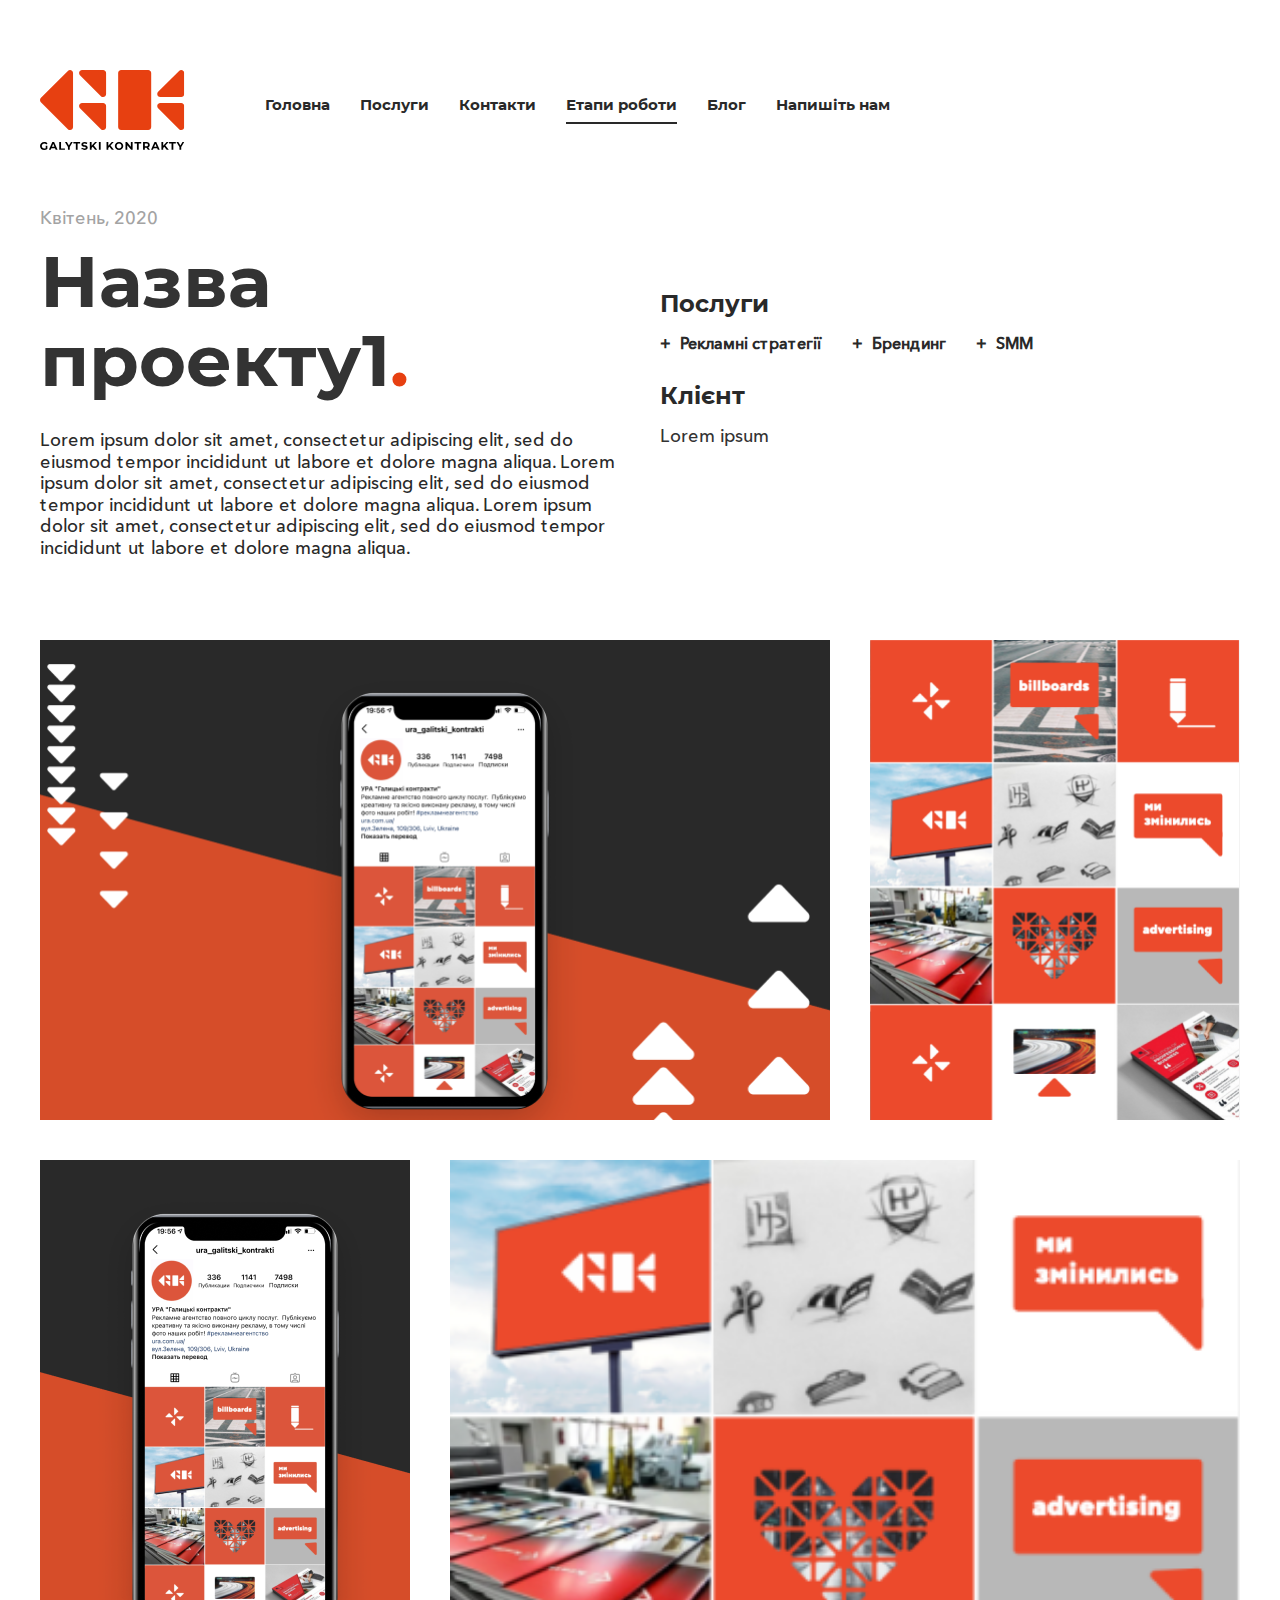
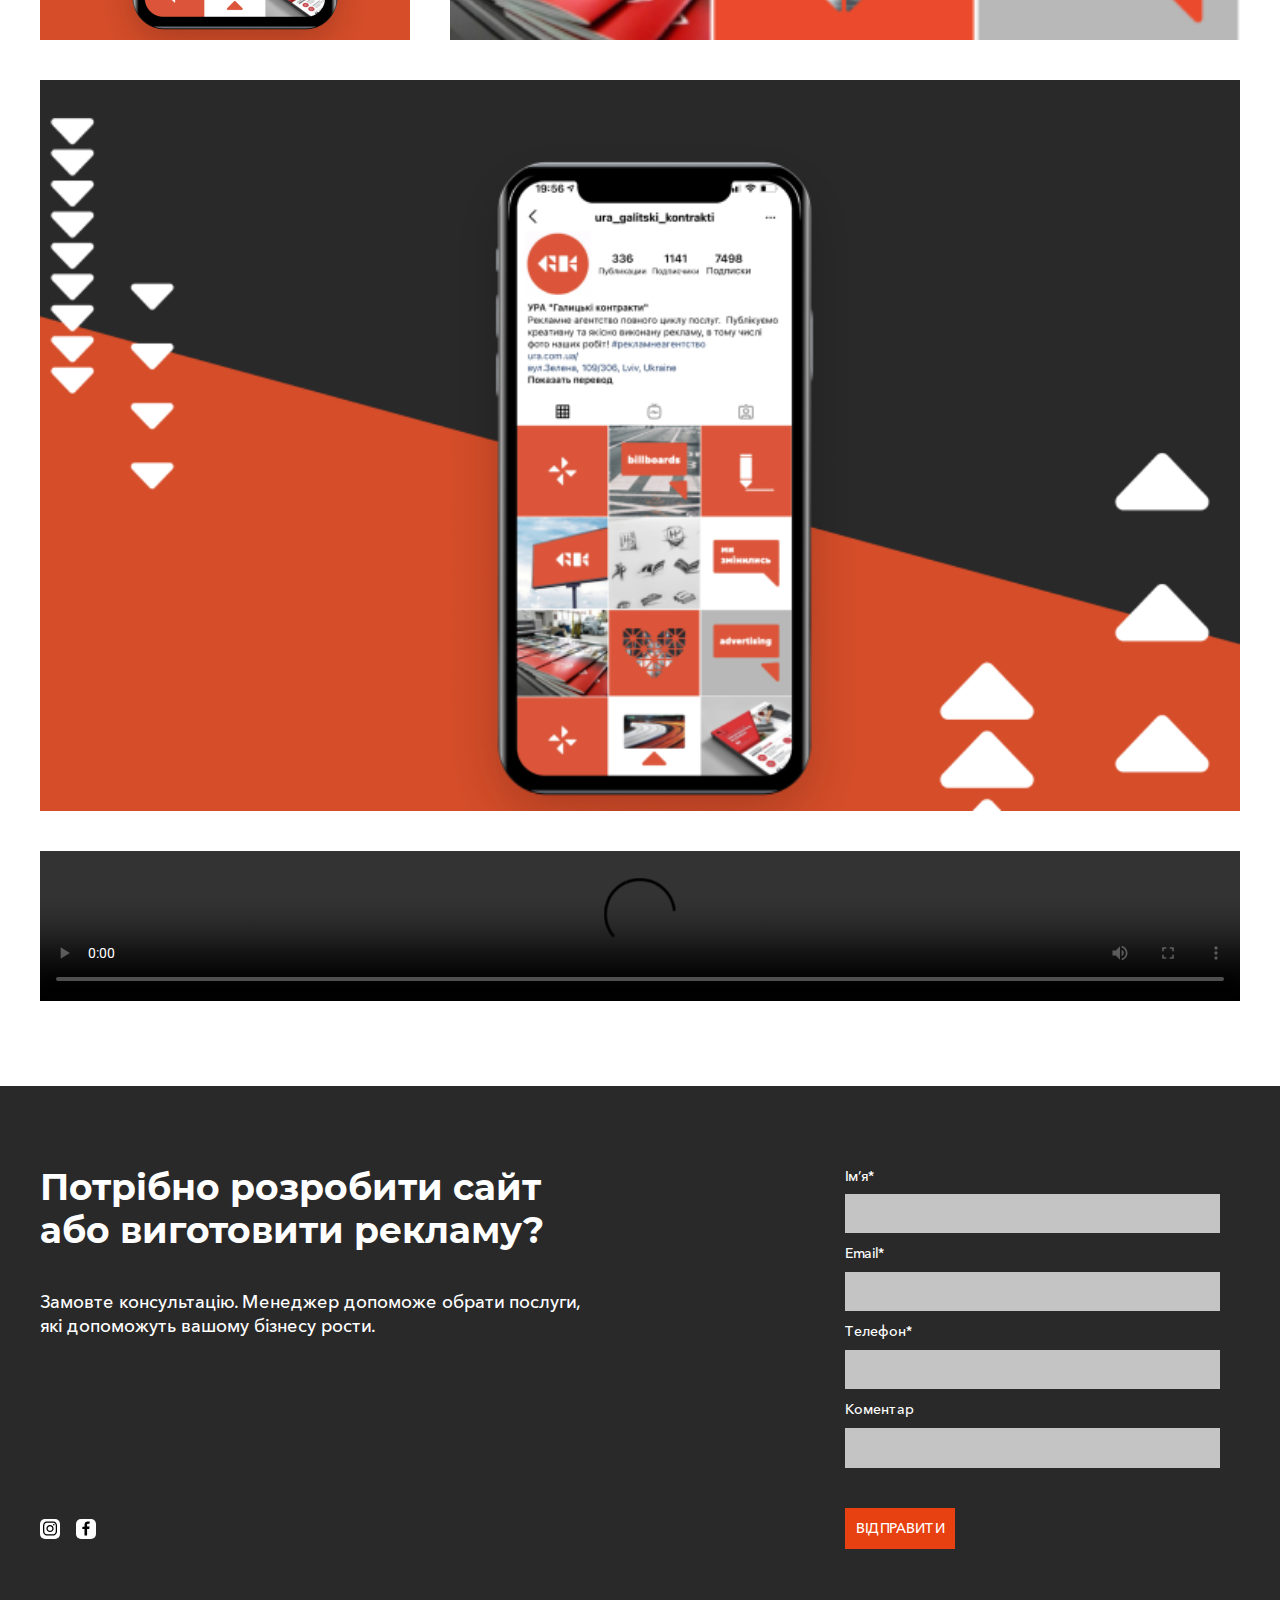
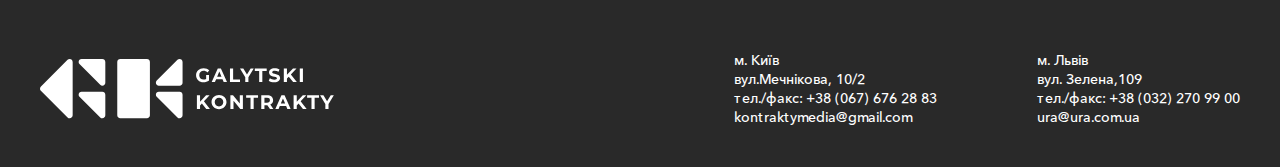
==== commit 66eec263: "update" ====
--- a/index.html
+++ b/index.html
@@ -165,10 +165,18 @@
                                 <input class="input" type="text" id="m_phone">
                             </div>
                              <div class="main-footer__box">
-                               <label for="m_msg" class="main-footer__label">Коментар</label>
+                                <label for="m_msg" class="main-footer__label">Коментар</label>
                                 <textarea class="input input--area" id="m_msg"></textarea>
                             </div>
                             <button class="main-footer__btn">Відправити</button>
+                            <div class="main-footer__social main-footer__social--mobile">
+                                 <a href="" class="main-footer__elem">
+                                    <img src="img/icons/instagram.svg" alt="">
+                                </a>
+                                <a href="" class="main-footer__elem">
+                                    <img src="img/icons/facebook.svg" alt="">
+                                </a>
+                            </div>
                         </form>
                     </div>
                 </div>
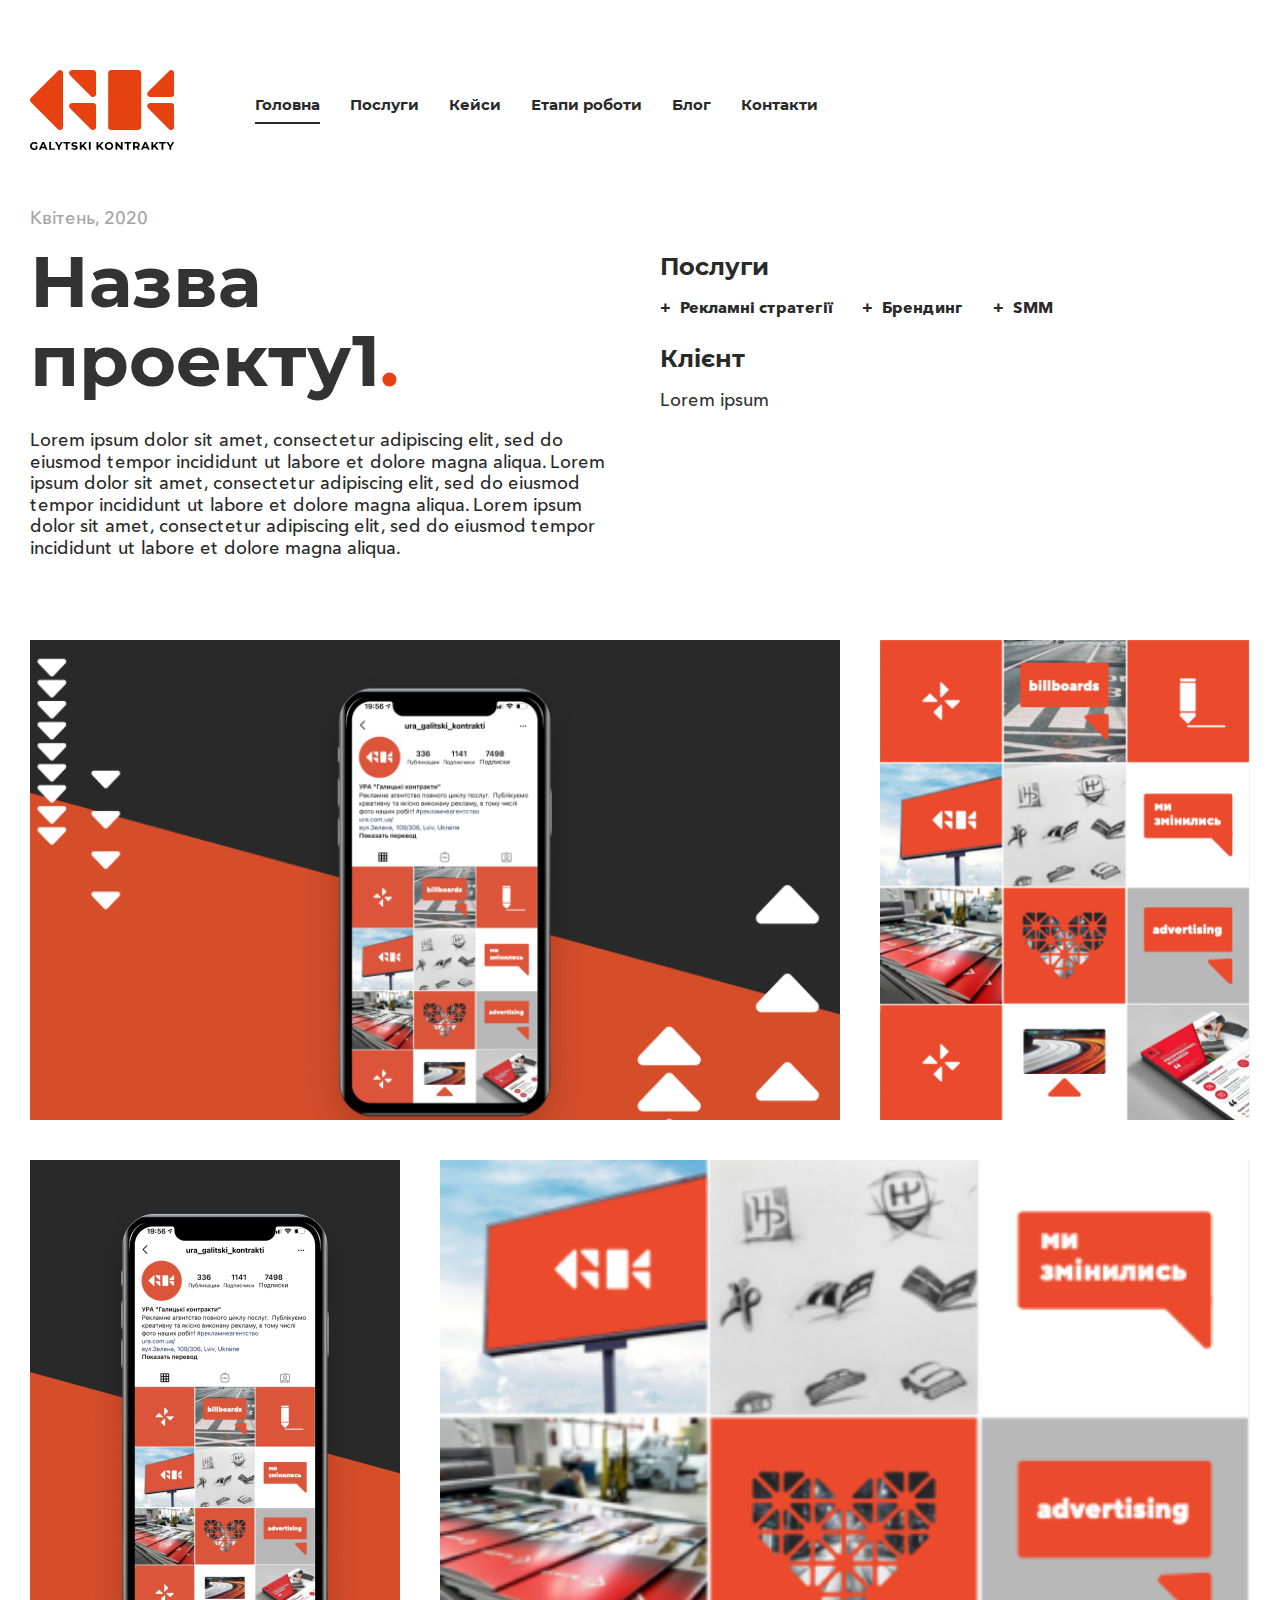
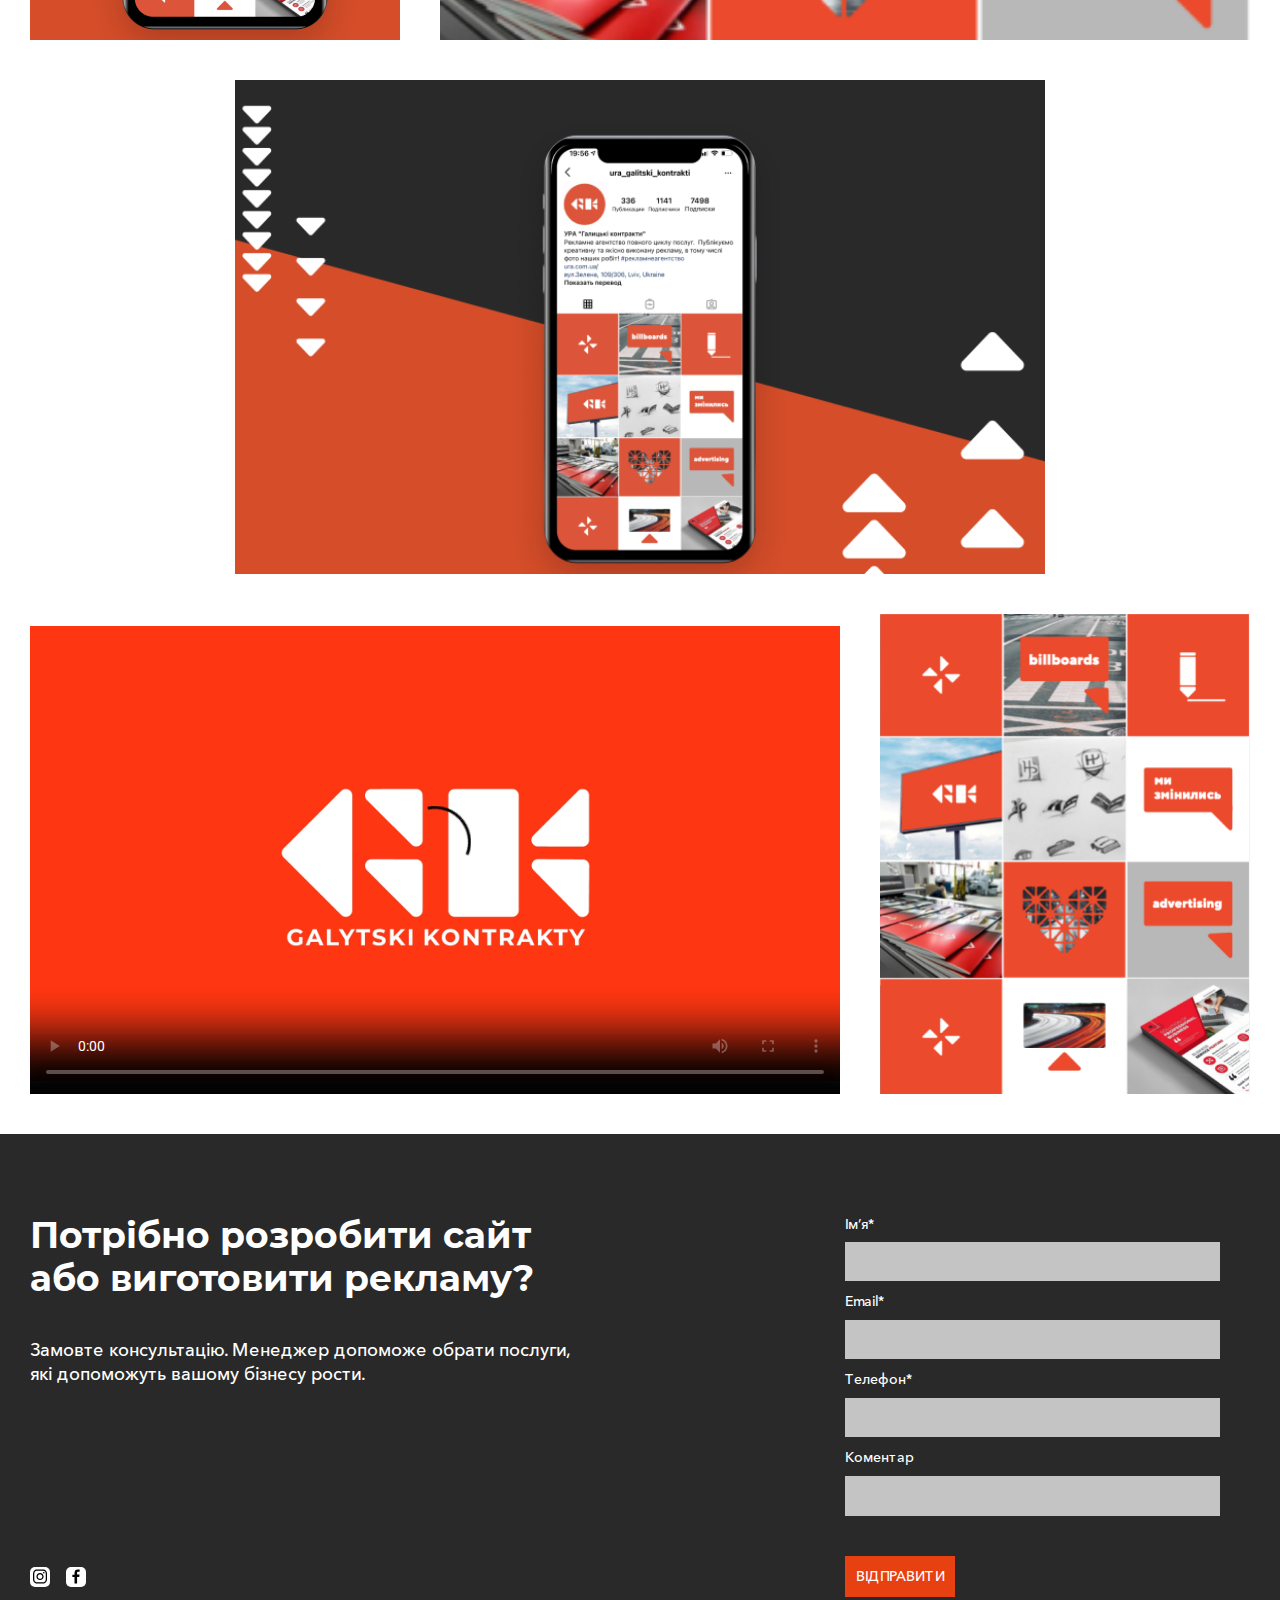
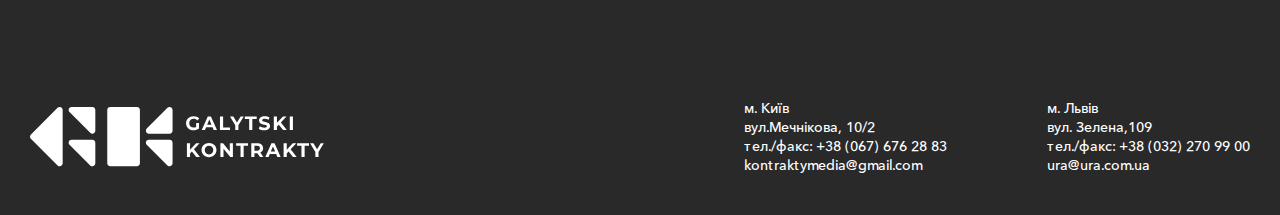
==== commit 4b063ad4: "update" ====
--- a/index.html
+++ b/index.html
@@ -32,12 +32,12 @@
                                 </div>
                             </div>
                             <ul class="main-header__list">
-                               <li><a href="" class="main-header__link">Головна</a></li>
+                                <li><a href="" class="main-header__link main-header__link--active">Головна</a></li>
                                 <li><a href="" class="main-header__link">Послуги</a></li>
+                                <li><a href="#cases" class="main-header__link">Кейси</a></li>
+                                <li><a href="" class="main-header__link">Етапи роботи</a></li>
+                                <li><a href="" class="main-header__link">Блог</a></li>
                                 <li><a href="" class="main-header__link">Контакти</a></li>
-                                <li><a href="" class="main-header__link main-header__link--active">Етапи роботи</a></li>
-                                <li><a href="" class="main-header__link">Блог</a></li>
-                                <li><a href="" class="main-header__link">Напишіть нам</a></li>
                             </ul>
                         </div>
                        
@@ -96,10 +96,11 @@
                     <div class="gallery__row gallery__row--center">
                         <div class="gallery__item"><img src="img/page-project-1.png" alt=""></div>
                     </div>
-                    <div class="gallery__row gallery__row--center">
+                    <div class="gallery__row gallery__row--right">
                         <div class="gallery__item">
-                            <video controls="controls"><source src="img/GK.mp4"></video>
-                        </div>
+                            <video controls="controls" poster="img/pr_video.png"><source src="img/GK.mp4"></video>
+                        </div>
+                        <div class="gallery__item"><img src="img/page-project-2.png" alt=""></div>
                     </div>
                 </div>
 
--- a/fonts/fonts.css
+++ b/fonts/fonts.css
@@ -36,6 +36,18 @@
 
 @font-face {
     font-family: "Avenir";
+    src: url("Avenir-Regular.eot");
+    src: url("Avenir-Regular.eot?#iefix") format("embedded-opentype"),
+    url("Avenir-Regular.woff") format("woff"),
+    url("Avenir-Regular.woff2") format("woff2"),
+    url("Avenir-Regular.ttf") format("truetype"),
+    url('Avenir-Regular.svg') format('svg');
+    font-weight: normal;
+    font-style: normal;
+}
+
+@font-face {
+    font-family: "Avenir";
     src: url("Avenir-Medium.eot");
     src: url("Avenir-Medium.eot?#iefix") format("embedded-opentype"),
     url("Avenir-Medium.woff") format("woff"),
@@ -48,13 +60,25 @@
 
 @font-face {
     font-family: "Avenir";
+    src: url("Avenir-Bold.eot");
+    src: url("Avenir-Bold.eot?#iefix") format("embedded-opentype"),
+    url("Avenir-Bold.woff") format("woff"),
+    url("Avenir-Bold.woff2") format("woff2"),
+    url("Avenir-Bold.ttf") format("truetype"),
+    url('Avenir-Bold.svg') format('svg');
+    font-weight: 700;
+    font-style: normal;
+}
+
+@font-face {
+    font-family: "Avenir";
     src: url("Avenir-Heavy.eot");
     src: url("Avenir-Heavy.eot?#iefix") format("embedded-opentype"),
     url("Avenir-Heavy.woff") format("woff"),
     url("Avenir-Heavy.woff2") format("woff2"),
     url("Avenir-Heavy.ttf") format("truetype"),
     url('Avenir-Heavy.svg') format('svg');
-    font-weight: normal;
+    font-weight: 900;
     font-style: normal;
 }
 
--- a/css/style.css
+++ b/css/style.css
@@ -457,6 +457,14 @@
 	display: none;
 }
 
+.main-footer__social--mobile .main-footer__elem {
+	margin: 0;
+}
+
+.main-footer__social--mobile .main-footer__elem:not(:last-child) {
+	margin-right: 16px;
+}
+
 .main-footer__elem {
 	display: flex;
 	align-items: center;
@@ -634,7 +642,7 @@
 	max-width: 1260px;
 	width: 100%;
 	margin: 0 auto;
-	padding: 0 30px;
+	padding: 0 20px;
 }
 
 .container--inner {
@@ -734,6 +742,7 @@
 	background-position: center;
 	margin-bottom: 40px;
 	min-height: 375px;
+	background-color: #292929;
 }
 
 .project__text {
@@ -745,7 +754,7 @@
 	line-height: 1.2;
 	color: #fff;
 	padding-bottom: 20px;
-	font-weight: 800;
+	font-weight: 700;
 }
 
 .project__desc {
@@ -799,6 +808,11 @@
 	font-weight: bold;
 }
 
+.services__col .services__title {
+	width: 480px;
+	margin: 0 50px;
+}
+
 .services__text {
 	padding-top: 30px;
 }
@@ -813,11 +827,11 @@
 .services__text span {
 	display: inline-block;
 	color: #e74011;
+	margin-left: -8px;
 }
 
 .services__desc {
 	max-width: 475px;
-	padding-top: 36px;
 	margin-left: auto;
 }
 
@@ -839,13 +853,10 @@
 }
 
 .types__item {
-	width: 25%;
+	width: calc(25% - 8px);
 	position: relative;
-	display: flex;
-	flex-direction: column;
-	justify-content: flex-start;
-	padding-top: 27%;
-	min-height: 396px;
+	display: block;
+	margin: 4px;
 }
 
 .types__item:after {
@@ -868,17 +879,12 @@
 }
 
 .types__image {
-	position: absolute;
-	display: flex;
-	flex-direction: column;
-	top: 0px;
-	width: 100%;
-	height: 100%;
+	position: static;
+	width: 100%;
 	background-repeat: no-repeat;
 	background-size: cover;
-	background-position: top center;
-	padding: 0 40px;
-	padding-bottom: 22px;
+	background-position: center;
+	padding-top: 100%;
 }
 
 .types__title {
@@ -905,7 +911,7 @@
 	padding-left: 20px;
 	padding-bottom: 15px;
 	font-family: Avenir;
-	font-weight: 800;
+	font-weight: 700;
 }
 
 .types__list li:after {
@@ -958,6 +964,7 @@
 .clients__text span {
 	display: inline-block;
 	color: #e74011;
+	margin-left: -8px;
 }
 
 .clients__holder {
@@ -1156,6 +1163,8 @@
 
 .stages__logo {
 	width: 150px;
+	align-self: flex-start;
+	margin-top: 40px;
 }
 
 .stages__logo img {
@@ -1190,10 +1199,19 @@
 }
 
 .stages__subtitle {
+	position: relative;
 	font-size: 36px;
 	line-height: 1.2;
 	color: #333;
 	padding-left: 40px;
+	font-weight: bold;
+}
+
+.stages__subtitle:before {
+	counter-increment: list;
+	content: counter(list) ". ";
+	font-size: inherit;
+	color: #e74011;
 	font-weight: bold;
 }
 
@@ -1264,20 +1282,30 @@
 	font-weight: bold;
 }
 
+.reviews__text span {
+	display: inline-block;
+	color: #e74011;
+	margin-left: -8px;
+}
+
 .reviews__box {
 	outline: none;
-	padding-bottom: 42px;
 }
 
 .reviews__image {
+	background-color: #F9F9F9;
+	border-radius: 50%;
+	width: 120px;
+	height: 120px;
 	margin-bottom: 22px;
 }
 
 .reviews__image img {
 	display: block;
-	width: 128px;
-	height: 128px;
+	width: 120px;
+	height: 120px;
 	object-fit: contain;
+	object-position: center;
 	border-radius: 50%;
 }
 
@@ -1299,7 +1327,7 @@
 	color: #292929;
 	padding-bottom: 6px;
 	font-family: Avenir;
-	font-weight: 800;
+	font-weight: 700;
 }
 
 .reviews__info p {
@@ -1324,7 +1352,7 @@
 
 .reviews__count {
 	position: absolute;
-	bottom: 0px;
+	bottom: -30px;
 	display: flex;
 	align-items: center;
 }
@@ -1346,7 +1374,7 @@
 .reviews__arrows {
 	display: flex;
 	position: absolute;
-	bottom: 35px;
+	bottom: -34px;
 	right: 0px;
 }
 
@@ -1413,6 +1441,12 @@
 	border-color: #E74011;
 }
 
+.reviews__link--tax {
+	width: 100%;
+	max-width: 270px;
+	margin: 0 20px 0 auto;
+}
+
 .blog {
 	background-color: #f4f4f4;
 }
@@ -1614,7 +1648,6 @@
 .page-project__wrap {
 	display: flex;
 	flex-wrap: wrap;
-	align-items: center;
 	margin: 0 -20px;
 }
 
@@ -1626,6 +1659,7 @@
 
 .page-project__item--content {
 	margin-bottom: 30px;
+	margin-top: 45px;
 }
 
 .page-project__item--content p {
@@ -1681,7 +1715,7 @@
 	padding-left: 20px;
 	margin-bottom: 14px;
 	font-family: Avenir;
-	font-weight: 800;
+	font-weight: 700;
 }
 
 .page-project__item ul li:after {
@@ -1700,25 +1734,25 @@
 	padding-bottom: 32px;
 }
 
-.page-project__item .page-project__list li {
+.page-project__item .page-project__list .page-project__box {
+	cursor: pointer;
+	display: inline-block;
 	font-size: 18px;
 	color: #292929;
 	padding-left: 0px;
 	font-weight: 500;
 }
 
-.page-project__item .page-project__list li:after {
+.page-project__item .page-project__list .page-project__box:after {
 	display: none;
 }
 
-.page-project__item .page-project__list li a {
-	display: inline-block;
-	color: inherit;
+.page-project__item .page-project__list .page-project__box:hover {
 	text-decoration: underline;
 }
 
-.page-project__item .page-project__list li a:hover {
-	text-decoration: none;
+.page-project__item .page-project__list .page-project__box.page-project__box--active {
+	text-decoration: underline;
 }
 
 .page-project__item p {
@@ -1745,8 +1779,8 @@
 	color: #292929;
 }
 
-.gallery__wrap {
-	padding-bottom: 40px;
+.mobile__visible {
+	display: none;
 }
 
 .gallery__row {
@@ -1755,6 +1789,12 @@
 	padding-bottom: 40px;
 }
 
+.gallery__row--center {
+	max-width: 810px;
+	width: 100%;
+	margin: 0 auto;
+}
+
 .gallery__row--center .gallery__item {
 	width: 100%;
 	max-height: none;
@@ -1785,11 +1825,13 @@
 }
 
 .gallery__item {
+	position: relative;
 	max-height: 480px;
 }
 
 .gallery__item video {
 	width: 100%;
+	height: 100%;
 }
 
 .gallery__item img {
@@ -1905,7 +1947,6 @@
 	align-items: center;
 	background-color: #e74011;
 	border: 2px solid #e74011;
-	border-radius: 5px;
 	overflow: hidden;
 }
 
@@ -2099,15 +2140,21 @@
 	font-weight: bold;
 }
 
+.advantages__text span {
+	display: inline-block;
+	color: #e74011;
+	margin-left: -8px;
+}
+
 .advantages__content {
 	max-width: 520px;
+	font-family: Avenir;
 }
 
 .advantages__content p {
 	font-size: 18px;
 	line-height: 1.35;
 	color: #292929;
-	font-family: Avenir;
 	font-weight: 500;
 }
 
@@ -2169,6 +2216,10 @@
 	padding: 0 20px;
 }
 
+.services__col .services__title {
+	margin: 0px 20px;
+}
+
 .single__box {
 	font-size: 19px;
 }
@@ -2193,12 +2244,21 @@
 	display: none;
 }
 
+.services--inner .services__wrap {
+	padding: 0px;
+}
+
 .services__item--block {
 	width: 100%;
 }
 
 .services__item--info {
 	width: 100%;
+}
+
+.services__col .services__title {
+	width: 100%;
+	margin: 0px;
 }
 
 .services__text p {
@@ -2208,10 +2268,11 @@
 .services__desc {
 	margin-left: 0px;
 	max-width: initial;
+	padding-top: 25px;
 }
 
 .types__item {
-	width: 50%;
+	width: calc(50% - 8px);
 }
 
 .clients__item--block {
@@ -2254,6 +2315,10 @@
 
 .services {
 	padding-bottom: 55px;
+}
+
+.services--inner {
+	padding-bottom: 58px;
 }
 
 .stages__title {
@@ -2506,9 +2571,10 @@
 	max-width: 75px;
 	margin-right: 0px;
 	position: absolute;
-	top: 45px;
+	z-index: 6;
+	top: 21px;
 	left: 50%;
-	transform: translateY(-50%);
+	transform: translateX(-50%);
 }
 
 .mobile-wrap {
@@ -2557,7 +2623,8 @@
 
 .main-footer__social--mobile {
 	display: flex;
-	margin-top: 64px;
+	margin-bottom: 30px;
+	margin-top: 30px;
 }
 
 .main-footer__data {
@@ -2658,10 +2725,7 @@
 
 .services--inner {
 	padding-top: 60px;
-}
-
-.services--inner .services__wrap {
-	padding: 0px;
+	padding-bottom: 58px;
 }
 
 .services__title {
@@ -2676,9 +2740,8 @@
 	font-size: 20px;
 }
 
-.services__desc {
-	padding-top: 25px;
-	padding-right: 0px;
+.services__text span {
+	margin-left: -5px;
 }
 
 .services__desc p {
@@ -2692,7 +2755,6 @@
 
 .types__item {
 	width: 100%;
-	padding-top: 112%;
 }
 
 .types__image {
@@ -2709,6 +2771,10 @@
 
 .clients__text p {
 	font-size: 24px;
+}
+
+.clients__text span {
+	margin-left: -5px;
 }
 
 .stages {
@@ -2845,7 +2911,7 @@
 
 .reviews {
 	padding-top: 40px;
-	padding-bottom: 44px;
+	padding-bottom: 64px;
 }
 
 .reviews .services__title {
@@ -2861,6 +2927,20 @@
 	padding-bottom: 0px;
 }
 
+.reviews__row--reverse {
+	flex-direction: column;
+	align-items: flex-start;
+}
+
+.reviews__row--reverse .services__title {
+	order: 1;
+}
+
+.reviews__row--reverse .reviews__link {
+	margin: 0 auto 40px;
+	max-width: 100%;
+}
+
 .reviews__block {
 	max-width: initial;
 }
@@ -2874,12 +2954,14 @@
 	font-size: 20px;
 }
 
-.reviews__box {
-	padding-bottom: 48px;
+.reviews__text span {
+	margin-left: -5px;
 }
 
 .reviews__image {
 	margin-bottom: 16px;
+	width: 80px;
+	height: 80px;
 }
 
 .reviews__image img {
@@ -2901,7 +2983,6 @@
 
 .reviews__info p {
 	font-size: 14px;
-	color: #292929;
 }
 
 .reviews .slick-list {
@@ -2912,8 +2993,9 @@
 	margin: 0px;
 }
 
-.reviews__arrows {
-	display: none;
+.reviews__link--tax {
+	width: 100%;
+	max-width: 100%;
 }
 
 .blog {
@@ -2973,8 +3055,17 @@
 	display: none;
 }
 
+.page-project {
+	margin-bottom: 5px;
+}
+
+.page-project__item {
+	margin-top: 20px;
+}
+
 .page-project__item--content {
-	display: none;
+	width: 100%;
+	max-width: 100%;
 }
 
 .page-project__title {
@@ -2985,6 +3076,24 @@
 	font-size: 14px;
 }
 
+.mobile__hidden {
+	display: none;
+}
+
+.mobile__visible {
+	display: block;
+}
+
+.gallery .reviews__link {
+	width: 100%;
+	max-width: 100%;
+	margin-bottom: 40px;
+}
+
+.gallery__row--center {
+	max-width: 100%;
+}
+
 .nav-links {
 	display: none;
 }
@@ -2993,12 +3102,17 @@
 	padding-bottom: 65px;
 }
 
+.single__tabs {
+	max-width: 330px;
+	margin: 0 auto;
+}
+
 .single__box {
 	font-size: 14px;
-	padding: 5px 10px;
+	padding: 5px 8px;
 	margin-bottom: 13px;
 	font-family: Avenir;
-	font-weight: 800;
+	font-weight: 700;
 }
 
 .single__box:not(:last-child) {
@@ -3042,6 +3156,10 @@
 	font-size: 20px;
 }
 
+.advantages__text span {
+	margin-left: -5px;
+}
+
 .advantages__content p {
 	font-size: 14px;
 	line-height: 1.4;
@@ -3058,6 +3176,18 @@
 
 }
 
+@media screen and (max-width: 400px) {
+
+.single__tabs {
+	margin: 0 -10px;
+}
+
+.single__box:not(:last-child) {
+	margin-right: 0;
+}
+
+}
+
 @keyframes footerArrow {
 
 0% {
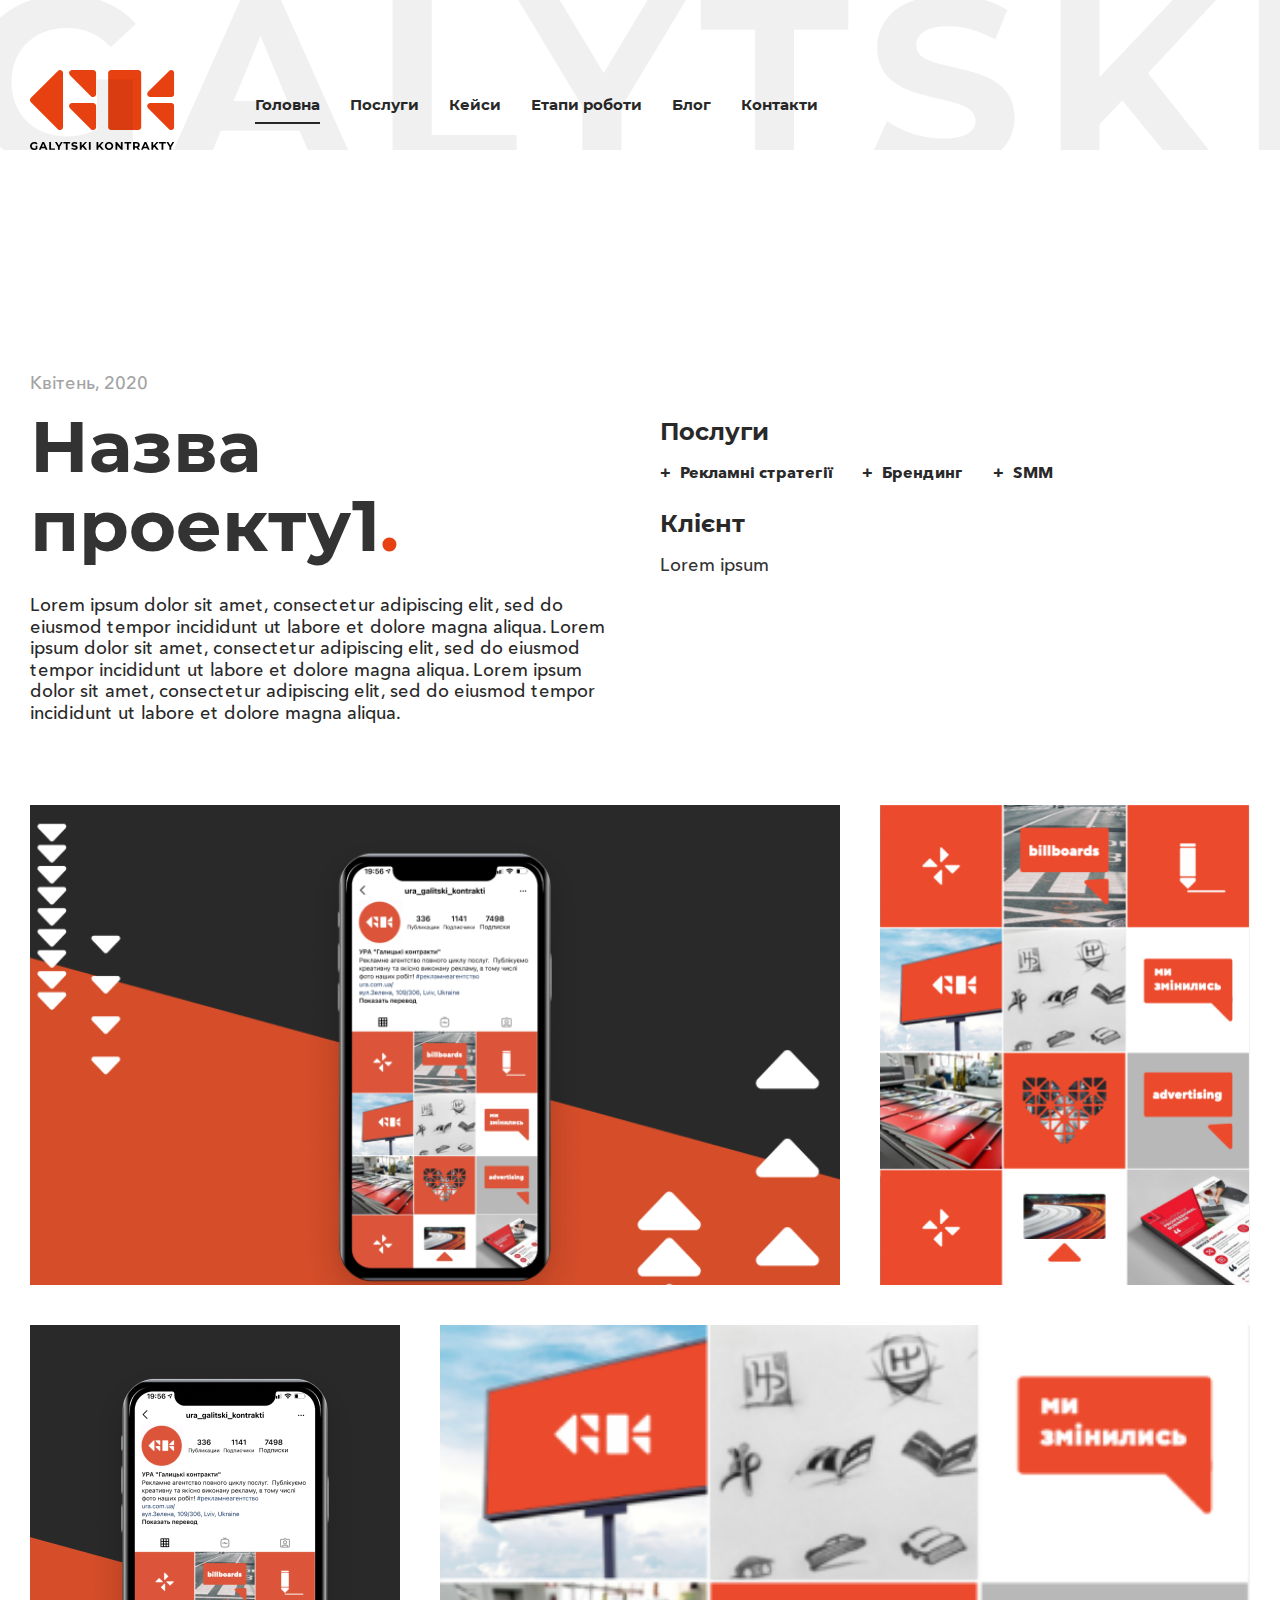
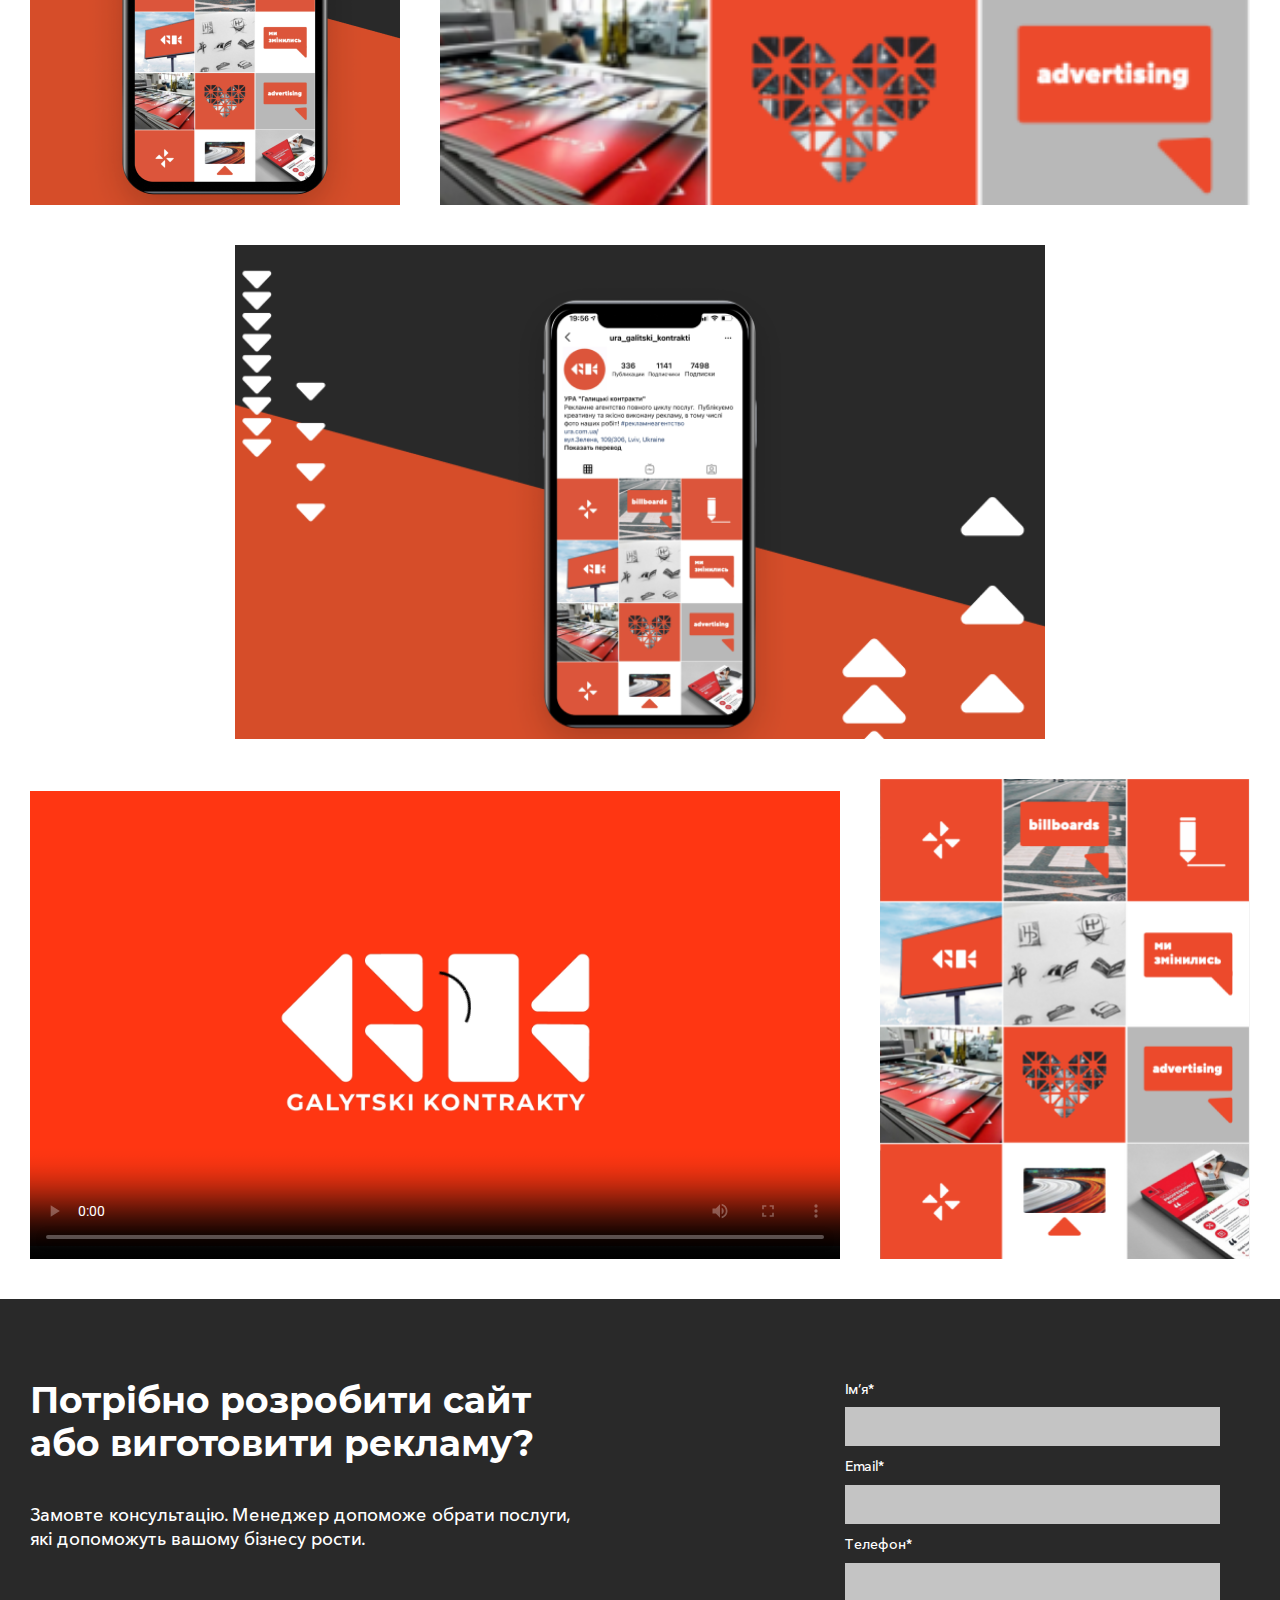
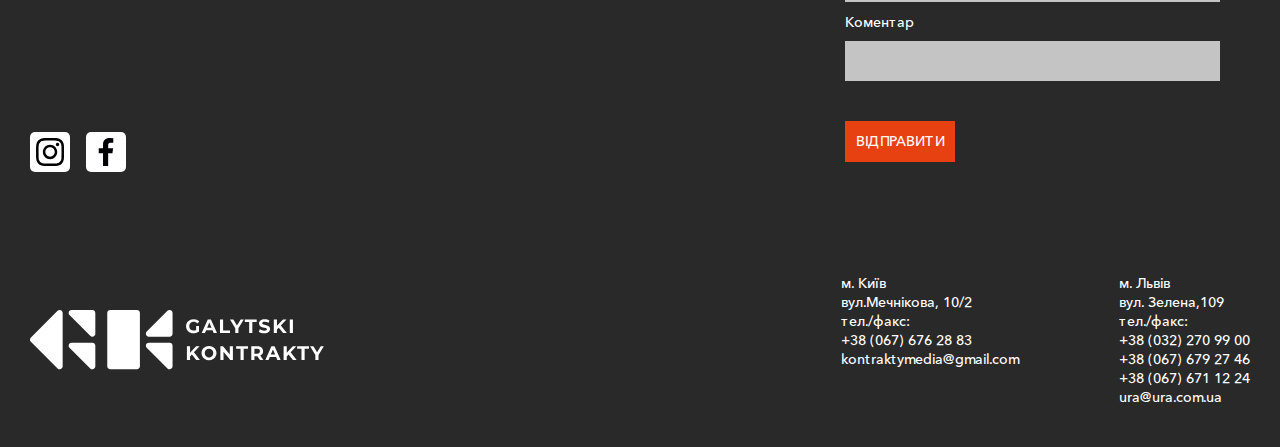
==== commit 0f83acc7: "update 12/08/2021" ====
--- a/index.html
+++ b/index.html
@@ -8,7 +8,7 @@
 
     <link rel="stylesheet" href="fonts/fonts.css">
     <link rel="stylesheet" href="css/slick.css">
-    <link rel="stylesheet" href="css/style.css">
+    <link rel="stylesheet" href="style.css">
 </head>
 
 <body>
@@ -191,14 +191,18 @@
                         <div class="main-footer__col">
                             <p>м. Київ
                                 вул.Мечнікова, 10/2
-                                тел./факс: <a href="tel:+38 (067) 676 28 83">+38 (067) 676 28 83</a>
+                                тел./факс:
+                                <a href="tel:+38 (067) 676 28 83">+38 (067) 676 28 83</a>
                                 kontraktymedia@gmail.com
                             </p>
                         </div>
                         <div class="main-footer__col">
                             <p>м. Львів
                                 вул. Зелена,109
-                                тел./факс: <a href="tel:+38 (032) 270 99 00">+38 (032) 270 99 00</a>
+                                тел./факс:
+                                <a href="tel:+38 (032) 270 99 00">+38 (032) 270 99 00</a>
+                                <a href="tel:+38 (067) 679 27 46">+38 (067) 679 27 46</a>
+                                <a href="tel:+38 (067) 671 12 24">+38 (067) 671 12 24</a>
                                 ura@ura.com.ua
                             </p>
                         </div>
--- a/style.css
+++ b/style.css
@@ -0,0 +1,3613 @@
+.visually-hidden {
+	position: absolute;
+	width: 1px;
+	height: 1px;
+	margin: -1px;
+	bottom: 0;
+	padding: 0;
+	white-space: nowrap;
+	clip-path: inset(100%);
+	clip: rect(0 0 0 0);
+	overflow: hidden;
+}
+
+* {
+	box-sizing: border-box;
+}
+
+*::after,
+*::before {
+	box-sizing: border-box;
+}
+
+.button {
+	display: block;
+	width: 100%;
+	cursor: pointer;
+	border: none;
+	outline: none;
+}
+
+body,
+div,
+dl,
+dt,
+dd,
+ul,
+li,
+h1,
+h2,
+h3,
+h4,
+h5,
+h6,
+pre,
+code,
+form,
+fieldset,
+input,
+textarea,
+p,
+blockquote,
+th,
+td {
+	margin: 0;
+	padding: 0;
+}
+
+table {
+	border-collapse: collapse;
+	border-spacing: 0;
+}
+
+a {
+	text-decoration: none;
+}
+
+fieldset,
+img,
+abbr {
+	border: 0;
+}
+
+address,
+caption,
+cite,
+code,
+dfn,
+th,
+var {
+	font-style: normal;
+	font-weight: normal;
+}
+
+strong {
+	font-weight: bold;
+}
+
+em {
+	font-style: italic;
+}
+
+ul li {
+	list-style: none;
+}
+
+caption,
+th {
+	text-align: left;
+}
+
+h1,
+h2,
+h3,
+h4,
+h5,
+h6 {
+	font-weight: bold;
+}
+
+sup {
+	vertical-align: text-top;
+}
+
+sub {
+	vertical-align: text-bottom;
+}
+
+input,
+textarea,
+select {
+	font-family: inherit;
+	font-size: inherit;
+	font-weight: inherit;
+	outline: none;
+}
+
+legend {
+	color: #000;
+}
+
+article,
+aside,
+details,
+figcaption,
+figure,
+footer,
+header,
+hgroup,
+menu,
+nav,
+section,
+main {
+	display: block;
+}
+
+.main-header {
+	position: relative;
+	background-color: #e74011;
+}
+
+.main-header:after {
+	position: absolute;
+	pointer-events: none;
+	content: ' ';
+	width: 100%;
+	height: 100%;
+	z-index: 13;
+	top: 0px;
+	left: 0px;
+	background-image: url(img/bg-header.svg);
+	background-size: cover;
+	background-repeat: no-repeat;
+}
+
+.main-header__menu {
+	padding-bottom: 15px;
+	background-color: #e74011;
+}
+
+.main-header--inner {
+	background-color: #fff;
+	background-image: none;
+}
+
+.main-header--inner .line-burger {
+	background-color: #292929;
+}
+
+.main-header--inner .main-header__list {
+	background-color: #fff;
+}
+
+.main-header--inner .main-header__link {
+	color: #292929;
+}
+
+.main-header--inner .main-header__link--active {
+	border-bottom-color: #292929;
+}
+
+.main-header--inner .main-header__link--active:hover {
+	color: #292929;
+}
+
+.main-header--inner .main-header__menu {
+	position: fixed;
+	z-index: 12;
+	top: 0px;
+	left: 0px;
+	width: 100%;
+	background-color: #fff;
+}
+
+.main-header--inner + section {
+	padding-top: 165px;
+}
+
+.main-header--blog .main-header__holder {
+	justify-content: center;
+}
+
+.main-header--blog .main-header__list li:not(:last-child) .main-header__link {
+	margin-right: 40px;
+}
+
+.main-header--blog .main-header__logo {
+	display: none;
+}
+
+.main-header__holder {
+	position: relative;
+	display: flex;
+	align-items: center;
+	padding-top: 70px;
+}
+
+.main-header__elem {
+	max-width: 900px;
+	padding-top: 92px;
+}
+
+.main-header__desc {
+	transform-origin: center bottom;
+	padding-bottom: 67px;
+}
+
+.main-header__desc .animation_title {
+	display: inline-block;
+	min-height: 70px;
+	border-right: 10px solid #fff;
+	padding-right: 10px;
+	animation: lineText 0.7s 8 0.5s;
+}
+
+.main-header__desc p {
+	font-size: 72px;
+	line-height: 1.2;
+	color: #fff;
+	font-weight: bold;
+}
+
+.main-header__different {
+	display: block;
+	color: #292929;
+}
+
+.main-header__text {
+	max-width: 575px;
+	padding-bottom: 175px;
+}
+
+.main-header__text p {
+	font-size: 18px;
+	line-height: 1.35;
+	color: #fff;
+	font-family: Avenir;
+	font-weight: 500;
+}
+
+.main-header__block {
+	position: relative;
+}
+
+.main-header__line,
+.main-header__decor {
+	position: absolute;
+}
+
+.main-header__line svg,
+.main-header__decor svg {
+	display: block;
+}
+
+.main-header__line svg path,
+.main-header__decor svg path {
+	fill: #fff;
+}
+
+.main-header__line {
+	right: 115px;
+	top: 300px;
+	height: 42px;
+	overflow: hidden;
+	animation: mainArrow 4s infinite;
+}
+
+.main-header__decor {
+	right: 0px;
+	top: 495px;
+	height: 90px;
+	overflow: hidden;
+	animation: smallArrow 4s infinite;
+}
+
+.main-header__list {
+	display: flex;
+	align-items: center;
+}
+
+.main-header__list li:not(:last-child) .main-header__link {
+	margin-right: 30px;
+}
+
+.main-header__link {
+	display: block;
+	font-size: 15px;
+	line-height: 1.2;
+	color: #fff;
+	border-bottom: 2px solid transparent;
+	padding-bottom: 8px;
+	font-weight: 700;
+	transition: 0.3s color;
+}
+
+.main-header__link:hover {
+	color: #333;
+}
+
+.main-header__link--active {
+	border-bottom: 2px solid #fff;
+}
+
+.main-header__link--active:hover {
+	color: #fff;
+}
+
+.main-header__logo {
+	display: block;
+	margin-right: 80px;
+	max-width: 145px;
+}
+
+.main-header__logo img {
+	display: block;
+}
+
+.main-header__aside {
+	position: absolute;
+	writing-mode: vertical-rl;
+	transform: rotate(-180deg);
+	top: calc(50% - 110px);
+	right: -81px;
+	font-size: 15px;
+	line-height: 1.2;
+	font-family: roboto;
+	font-weight: 700;
+}
+
+.main-header__aside a {
+	color: #292929;
+}
+
+.mobile-wrap {
+	display: none;
+	align-items: center;
+	justify-content: space-between;
+	cursor: pointer;
+}
+
+.line-burger {
+	position: relative;
+	top: 0px;
+	display: block;
+	width: 20px;
+	height: 2px;
+	background-color: #fff;
+	transition: all ease-in-out 0.5s;
+}
+
+.line-burger:not(:last-child) {
+	margin-bottom: 4px;
+}
+
+.line-burger:nth-child(1),
+.line-burger:nth-child(3) {
+	width: 10px;
+}
+
+.main-nav__toggle {
+	position: relative;
+	cursor: pointer;
+	display: none;
+}
+
+.main-nav__toggle.open .line-burger:nth-child(2),
+.main-nav__toggle.open .line-burger:nth-child(3) {
+	width: 0px;
+	opacity: 0;
+}
+
+.main-nav__toggle.open .line-burger:nth-child(1) {
+	transform: rotate(-45deg);
+	top: 9px;
+}
+
+.main-nav__toggle.open .line-burger:nth-child(4) {
+	transform: rotate(45deg);
+	top: -9px;
+}
+
+.main-nav__toggle.open .line-burger:nth-child(1) {
+	width: 20px;
+}
+
+.main-footer {
+	background-color: #292929;
+	padding-top: 80px;
+}
+
+.main-footer__wrap {
+	display: flex;
+	flex-wrap: wrap;
+	margin-bottom: 55px;
+}
+
+.main-footer__item {
+	width: 50%;
+}
+
+.main-footer__item--block {
+	position: relative;
+	max-width: 580px;
+	padding-right: 20px;
+}
+
+.main-footer__title {
+	font-size: 36px;
+	line-height: 1.2;
+	color: #fff;
+	padding-bottom: 38px;
+	font-weight: bold;
+}
+
+.main-footer__desc {
+	padding-bottom: 70px;
+}
+
+.main-footer__desc p {
+	font-size: 18px;
+	line-height: 24px;
+	color: #fff;
+	font-family: Avenir;
+	font-weight: 500;
+}
+
+.main-footer__decor {
+	position: relative;
+	margin-bottom: 90px;
+}
+
+.main-footer__decor:after {
+	content: '';
+	position: absolute;
+	top: 0;
+	right: 0;
+	width: 100%;
+	height: 100%;
+	background-color: #292929;
+	animation: footerArrow 3s infinite;
+}
+
+.main-footer__decor svg {
+	display: block;
+}
+
+.main-footer__decor svg path {
+	fill: rgba(255, 255, 255, 0.4);
+}
+
+.main-footer__social {
+	display: flex;
+	margin: 0 -8px;
+}
+
+.main-footer__social--mobile {
+	display: none;
+}
+
+.main-footer__social--mobile .main-footer__elem {
+	margin: 0;
+}
+
+.main-footer__social--mobile .main-footer__elem:not(:last-child) {
+	margin-right: 16px;
+}
+
+.main-footer__elem {
+	display: flex;
+	align-items: center;
+	justify-content: center;
+	width: 40px;
+	height: 40px;
+	border-radius: 5px;
+	background-color: #fff;
+	margin: 0 8px;
+}
+
+.main-footer__elem img {
+	display: block;
+	width: 28px;
+	height: 28px;
+}
+
+.main-footer__box {
+	margin-bottom: 10px;
+}
+
+.main-footer__label {
+	user-select: none;
+	display: inline-block;
+	cursor: pointer;
+	font-size: 14px;
+	line-height: 1.2;
+	color: #fff;
+	margin-bottom: 10px;
+	font-family: Avenir;
+	font-weight: 500;
+}
+
+.main-footer__data {
+	max-width: 375px;
+	margin-left: auto;
+}
+
+.main-footer__btn {
+	cursor: pointer;
+	max-width: 110px;
+	width: 100%;
+	font-size: 14px;
+	line-height: 1.2;
+	color: #fff;
+	border: none;
+	outline: none;
+	background-color: #e74011;
+	text-transform: uppercase;
+	padding: 12px 5px;
+	margin-top: 30px;
+	font-family: Avenir;
+	font-weight: 500;
+	transition: 0.3s background-color;
+}
+
+.main-footer__btn[disabled] {
+	cursor: default;
+	opacity: 0.5;
+	text-decoration: line-through;
+}
+
+.main-footer__btn:not(:disabled) {
+	cursor: pointer;
+}
+
+.main-footer__btn:not(:disabled):hover {
+	background-color: #591806;
+}
+
+.main-footer__inner {
+	display: flex;
+	justify-content: space-between;
+	align-items: center;
+	padding-top: 47px;
+}
+
+.main-footer__logo {
+	max-width: 295px;
+	margin-bottom: 40px;
+}
+
+.main-footer__logo img {
+	display: block;
+}
+
+.main-footer__elems {
+	display: flex;
+}
+
+.main-footer__col {
+	max-width: 205px;
+	margin-bottom: 40px;
+}
+
+.main-footer__col:first-child {
+	margin-right: 100px;
+}
+
+.main-footer__col p {
+	font-size: 14px;
+	line-height: 19px;
+	color: #fff;
+	white-space: pre-line;
+	font-family: Avenir;
+	font-weight: 500;
+}
+
+.main-footer__col a {
+	color: #fff;
+	transition: 0.3s color;
+}
+
+.main-footer__col a:hover {
+	color: #e74011;
+}
+
+.main-footer__error {
+	padding-bottom: 12px;
+	color: #cc0000;
+	text-transform: uppercase;
+	font-weight: bold;
+}
+
+.msg-modal {
+	position: fixed;
+	top: 30%;
+	left: calc(50% - 150px);
+	width: 300px;
+	padding: 20px 30px;
+	border-radius: 15px;
+	text-align: center;
+	background-color: #e74011;
+	color: #fff;
+	opacity: 0;
+	visibility: hidden;
+	font-size: 18px;
+	line-height: 1.5;
+	border-radius: 5px;
+	z-index: 20;
+	transition: 0.3s visibility, 0.3s opacity;
+}
+
+.msg-modal-active {
+	opacity: 1;
+	visibility: visible;
+}
+
+body {
+	margin: 0;
+	padding: 0;
+	width: 100%;
+	min-height: 100vh;
+	overflow-x: hidden;
+	color: #333333;
+	background-color: #fff;
+	font-size: 16px;
+	line-height: 1.2;
+	font-weight: normal;
+	font-style: normal;
+	font-family: "Montserrat";
+}
+
+* {
+	box-sizing: border-box;
+}
+
+img {
+	max-width: 100%;
+	height: auto;
+}
+
+.container {
+	max-width: 1260px;
+	width: 100%;
+	margin: 0 auto;
+	padding: 0 20px;
+}
+
+.container--inner {
+	max-width: 100%;
+	padding: 0px;
+}
+
+.container--content {
+	max-width: 920px;
+}
+
+.container--types {
+	max-width: 1440px;
+	padding: 0px;
+}
+
+.input {
+	display: block;
+	width: 100%;
+	background-color: #c4c4c4;
+	border: 0;
+	border-bottom: 3px solid transparent;
+	outline: none;
+	padding: 10px 10px 7px;
+}
+
+.input.form-fail {
+	border-color: #b00;
+}
+
+.input.form-done {
+	border-color: #0b0;
+}
+
+.input--area {
+	resize: none;
+	max-height: 40px;
+}
+
+.project {
+	position: relative;
+	z-index: 2;
+	margin-top: -120px;
+	padding-bottom: 75px;
+}
+
+.project__elem {
+	font-size: 36px;
+	line-height: 1.43;
+	color: #fff;
+	padding-top: 15px;
+	padding-bottom: 10px;
+	font-weight: 700;
+}
+
+.project__page {
+	margin-top: 0;
+}
+
+.project__item {
+	display: flex;
+	flex-wrap: wrap;
+}
+
+.project__item .project__box:first-child {
+	width: calc(100% - 410px);
+	margin-right: 40px;
+}
+
+.project__item .project__box:last-child {
+	width: 370px;
+}
+
+.project__item .project__box:only-child {
+	width: 100%;
+	margin: 0 0 40px;
+}
+
+.project__item:nth-child(2n) .project__box:first-child {
+	width: 370px;
+}
+
+.project__item:nth-child(2n) .project__box:last-child {
+	width: calc(100% - 410px);
+}
+
+.project__item:nth-child(2n) .project__box:only-child {
+	width: 100%;
+	margin: 0 0 40px;
+}
+
+.project__box {
+	display: flex;
+	flex-direction: column;
+	justify-content: flex-end;
+	background-repeat: no-repeat;
+	background-size: cover;
+	background-position: center;
+	margin-bottom: 40px;
+	min-height: 375px;
+	background-color: #292929;
+}
+
+.project__text {
+	padding: 0 19px;
+}
+
+.project__title {
+	font-size: 32px;
+	line-height: 1.2;
+	color: #fff;
+	padding-bottom: 20px;
+	font-weight: 700;
+}
+
+.project__desc {
+	margin-top: -13px;
+	padding-bottom: 20px;
+}
+
+.project__desc p {
+	font-size: 24px;
+	line-height: 1.25;
+	color: #fff;
+	font-weight: 500;
+}
+
+.services {
+	position: relative;
+	padding-bottom: 114px;
+}
+
+.services--inner {
+	margin-top: 55px;
+}
+
+.services__col {
+	position: relative;
+}
+
+.services__col .services__title {
+	width: 480px;
+}
+
+.services__wrap {
+	display: flex;
+	flex-wrap: wrap;
+}
+
+.services__item--block {
+	width: 480px;
+}
+
+.services__item--info {
+	width: calc(100% - 480px);
+}
+
+.services__title {
+	font-size: 24px;
+	line-height: 1.25;
+	color: #292929;
+	border-bottom: 1px solid #a3a3a3;
+	padding-bottom: 8px;
+	font-weight: bold;
+}
+
+.services__text {
+	padding-top: 30px;
+}
+
+.services__text p {
+	font-size: 36px;
+	line-height: 1.2;
+	color: #292929;
+	font-weight: bold;
+}
+
+.services__text span {
+	display: inline-block;
+	color: #e74011;
+	margin-left: -8px;
+}
+
+.services__desc {
+	max-width: 508px;
+	margin-left: auto;
+}
+
+.services__desc p {
+	font-size: 18px;
+	line-height: 1.35;
+	color: #292929;
+	font-family: Avenir;
+	padding-bottom: 45px;
+	font-weight: 500;
+}
+
+.services__wrap-btn {
+	display: flex;
+	max-width: 508px;
+	margin-left: auto;
+}
+
+.services__btn {
+	display: block;
+	width: 100%;
+	font-size: 14px;
+	line-height: 1.2;
+	color: #e74011;
+	border: 1px solid #e74011;
+	background-color: #fff;
+	outline: none;
+	text-align: center;
+	text-transform: uppercase;
+	padding: 11px 5px;
+	font-family: Avenir;
+	font-weight: 500;
+	transition: 0.3s background-color, 0.3s color;
+}
+
+.services__btn:hover {
+	background-color: #e74011;
+	color: #fff;
+}
+
+.services__btn--cases {
+	max-width: 180px;
+	margin-right: 30px;
+}
+
+.services__btn--block {
+	max-width: 260px;
+}
+
+.types {
+	padding-bottom: 80px;
+}
+
+.types__wrap {
+	display: flex;
+	flex-wrap: wrap;
+}
+
+.types__item {
+	width: calc(25% - 8px);
+	position: relative;
+	display: block;
+	margin: 4px;
+}
+
+.types__item:after {
+	content: '';
+	position: absolute;
+	top: 0;
+	left: 0;
+	width: 100%;
+	height: 100%;
+	background-color: rgba(192, 192, 192, 0.8);
+	opacity: 0;
+	transform: scale(0);
+	z-index: 1;
+	transition: 0.3s opacity, 0.3s transform;
+}
+
+.types__item:hover:after {
+	opacity: 0.3;
+	transform: scale(1);
+}
+
+.types__image {
+	position: static;
+	width: 100%;
+	background-repeat: no-repeat;
+	background-size: cover;
+	background-position: center;
+	padding-top: 100%;
+}
+
+.types__title {
+	position: relative;
+	font-size: 24px;
+	line-height: 1.25;
+	color: #fff;
+	padding-top: 55px;
+	font-weight: bold;
+	z-index: 2;
+}
+
+.types__list {
+	position: relative;
+	margin-top: auto;
+	z-index: 2;
+}
+
+.types__list li {
+	position: relative;
+	font-size: 16px;
+	line-height: 1.2;
+	color: #fff;
+	padding-left: 20px;
+	padding-bottom: 15px;
+	font-family: Avenir;
+	font-weight: 700;
+}
+
+.types__list li:after {
+	position: absolute;
+	content: '+';
+	top: 0px;
+	left: 0px;
+}
+
+.clients {
+	padding-bottom: 35px;
+}
+
+.clients__wrap {
+	display: flex;
+	flex-wrap: wrap;
+}
+
+.clients__item--block {
+	width: 480px;
+	display: flex;
+	flex-direction: column;
+}
+
+.clients__item--gallery {
+	width: calc(100% - 630px);
+	margin-left: 150px;
+	overflow: hidden;
+}
+
+.clients__title {
+	font-size: 24px;
+	line-height: 1.25;
+	color: #292929;
+	border-bottom: 1px solid #a3a3a3;
+	padding-bottom: 8px;
+	font-weight: bold;
+}
+
+.clients__text {
+	padding-top: 30px;
+}
+
+.clients__text p {
+	font-size: 36px;
+	line-height: 1.2;
+	color: #292929;
+	font-weight: bold;
+}
+
+.clients__text span {
+	display: inline-block;
+	color: #e74011;
+	margin-left: -8px;
+}
+
+.clients__holder {
+	margin: 0 -40px;
+}
+
+.clients__box {
+	filter: grayscale(1);
+	opacity: 0.8;
+	cursor: pointer;
+	margin: 0 40px;
+	margin-bottom: 50px;
+	transition: 0.3s filter, 0.3s opacity;
+}
+
+.clients__box:hover {
+	filter: grayscale(0);
+	opacity: 1;
+}
+
+.clients__box img {
+	display: block;
+	margin: 0 auto;
+}
+
+.clients .slick-slide > div {
+	display: flex;
+	align-items: center;
+}
+
+.clients__wrap-arrow {
+	display: flex;
+	margin-top: auto;
+	position: relative;
+	top: -50px;
+}
+
+.clients__arrow {
+	position: relative;
+	display: block;
+	cursor: pointer;
+	outline: none;
+	border: none;
+	background-color: transparent;
+	width: 30px;
+	height: 30px;
+	padding: 0px;
+}
+
+.clients__arrow:after {
+	position: absolute;
+	content: ' ';
+	width: 16px;
+	height: 16px;
+	top: calc(50% - 8px);
+	left: calc(50% - 7px);
+	border-left: 4px solid #292929;
+	border-top: 4px solid #292929;
+	transform: rotate(-45deg);
+	transition: 0.3s border;
+}
+
+.clients__arrow:before {
+	position: absolute;
+	content: ' ';
+	left: 10px;
+	top: calc(50% - 2px);
+	width: 18px;
+	height: 4px;
+	background-color: #292929;
+}
+
+.clients__arrow--dir_right {
+	transform: scaleX(-1);
+	margin-left: 25px;
+}
+
+.stages {
+	margin-top: 75px;
+	margin-bottom: 94px;
+}
+
+.stages__block {
+	padding: 0 65px;
+}
+
+.stages__title {
+	font-size: 72px;
+	line-height: 1.1;
+	padding-bottom: 32px;
+	font-weight: bold;
+}
+
+.stages__title:after {
+	content: '.';
+	color: #e74011;
+}
+
+.stages__holder {
+	counter-reset: list;
+	position: relative;
+}
+
+.stages__holder .stages__item:nth-child(odd) .stages__inner {
+	width: 100%;
+	max-width: 100%;
+}
+
+.stages__item {
+	position: relative;
+	display: flex;
+	align-items: center;
+	padding: 0 90px;
+}
+
+.stages__item:before {
+	position: absolute;
+	z-index: -1;
+	content: ' ';
+	left: 60px;
+	bottom: 0px;
+	width: calc(100% - 120px);
+	height: 1px;
+	background-color: #ccc;
+}
+
+.stages__item:after {
+	position: absolute;
+	z-index: -1;
+	content: ' ';
+	top: -1px;
+	right: 0px;
+	width: 60px;
+	height: calc(100% + 1px);
+	border-radius: 0 80px 80px 0;
+	border-bottom: 1px solid #ccc;
+	border-right: 1px solid #ccc;
+}
+
+.stages__item:nth-child(even) {
+	justify-content: flex-end;
+}
+
+.stages__item:nth-child(even):after {
+	border-top: 1px solid #ccc;
+}
+
+.stages__item:nth-child(even) .stages__elem {
+	right: -16px;
+}
+
+.stages__item:nth-child(odd) .stages__elem {
+	left: -16px;
+}
+
+.stages__item:nth-child(odd):after {
+	top: -1px;
+	left: 0px;
+	border-right: none;
+	border-top: 1px solid #ccc;
+	border-left: 1px solid #ccc;
+	border-radius: 80px 0 0 80px;
+}
+
+.stages__item:first-child:after,
+.stages__item:last-child:after {
+	height: 50%;
+}
+
+.stages__item:first-child:after {
+	height: calc(50% - 16px);
+	top: initial;
+	bottom: 0px;
+	border-top: 0px;
+	border-radius: 0 0px 0px 80px;
+}
+
+.stages__item:last-child:nth-child(even):after {
+	height: calc(50% - 15px);
+	border-bottom: 0px;
+	border-radius: 0 80px 0px 0;
+}
+
+.stages__item:last-child:nth-child(even):before {
+	width: calc(50% - 25px - 15px);
+	background-color: #fff;
+}
+
+.stages__item:last-child:nth-child(odd):after {
+	height: calc(50% - 15px);
+	border-bottom: 0px;
+	border-radius: 80px 0px 0px 0px;
+}
+
+.stages__item:last-child:nth-child(odd):before {
+	background-color: #fff;
+}
+
+.stages__elem {
+	display: block;
+	position: absolute;
+	width: 32px;
+	height: 32px;
+	background-color: #fff;
+	border: 1px solid #ccc;
+	border-radius: 50%;
+}
+
+.stages__elem:before {
+	position: absolute;
+	content: ' ';
+	top: calc(50% - 8px);
+	left: calc(50% - 8px);
+	width: 16px;
+	height: 16px;
+	background: #f32500;
+	border-radius: 50%;
+}
+
+.stages__first {
+	display: none;
+	position: absolute;
+	width: 32px;
+	height: 32px;
+	background-color: #fff;
+	border: 1px solid #ccc;
+	border-radius: 50%;
+}
+
+.stages__first:before {
+	position: absolute;
+	content: ' ';
+	top: calc(50% - 8px);
+	left: calc(50% - 8px);
+	width: 16px;
+	height: 16px;
+	background: #f32500;
+	border-radius: 50%;
+}
+
+.stages__logo {
+	width: 150px;
+	align-self: flex-start;
+	margin-top: 40px;
+}
+
+.stages__logo img {
+	display: block;
+}
+
+.stages__inner {
+	width: calc(100% - 150px);
+	padding-left: 32px;
+	max-width: 552px;
+}
+
+.stages__col {
+	display: flex;
+	margin-top: 48px;
+	margin-bottom: 20px;
+}
+
+.stages__number {
+	position: relative;
+}
+
+.stages__number:after {
+	position: absolute;
+	top: 2px;
+	left: 0px;
+	counter-increment: list;
+	content: counter(list) ". ";
+	font-size: 36px;
+	color: #e74011;
+	font-weight: bold;
+}
+
+.stages__subtitle {
+	position: relative;
+	font-size: 36px;
+	line-height: 1.2;
+	color: #333;
+	padding-left: 40px;
+	font-weight: bold;
+}
+
+.stages__subtitle:before {
+	counter-increment: list;
+	content: counter(list) ". ";
+	font-size: inherit;
+	color: #e74011;
+	font-weight: bold;
+}
+
+.stages__text p {
+	font-size: 18px;
+	line-height: 1.3;
+	padding-bottom: 48px;
+	font-family: Avenir;
+	font-weight: 500;
+}
+
+.stages__first.active,
+.stages__elem.active {
+	animation: stagesAnime 1.5s ease-in-out 0.2s;
+}
+
+.content {
+	padding-bottom: 80px;
+}
+
+.content__text {
+	padding-top: 30px;
+	padding-bottom: 38px;
+}
+
+.content__text p {
+	font-size: 36px;
+	line-height: 1.2;
+	color: #292929;
+	font-weight: bold;
+}
+
+.content__desc p {
+	font-size: 18px;
+	line-height: 1.35;
+	color: #292929;
+}
+
+.reviews {
+	padding-top: 80px;
+	padding-bottom: 75px;
+}
+
+.reviews__row {
+	display: flex;
+	align-items: center;
+	justify-content: space-between;
+}
+
+.reviews__row .services__title {
+	max-width: 477px;
+	width: 100%;
+}
+
+.reviews__block {
+	max-width: 50%;
+}
+
+.reviews__text {
+	padding-top: 28px;
+	padding-bottom: 50px;
+}
+
+.reviews__text p {
+	font-size: 36px;
+	line-height: 1.2;
+	color: #292929;
+	font-weight: bold;
+}
+
+.reviews__text span {
+	display: inline-block;
+	color: #e74011;
+	margin-left: -8px;
+}
+
+.reviews__box {
+	outline: none;
+}
+
+.reviews__image {
+	background-color: #F9F9F9;
+	border-radius: 50%;
+	width: 120px;
+	height: 120px;
+	margin-bottom: 22px;
+}
+
+.reviews__image img {
+	display: block;
+	width: 120px;
+	height: 120px;
+	object-fit: contain;
+	object-position: center;
+	border-radius: 50%;
+}
+
+.reviews__desc {
+	padding-bottom: 20px;
+}
+
+.reviews__desc p {
+	font-size: 18px;
+	line-height: 1.3;
+	color: #292929;
+	font-family: Avenir;
+	font-weight: 500;
+}
+
+.reviews__fio {
+	font-size: 18px;
+	line-height: 1.3;
+	color: #292929;
+	padding-bottom: 6px;
+	font-family: Avenir;
+	font-weight: 700;
+}
+
+.reviews__info {
+	padding-bottom: 15px;
+}
+
+.reviews__info p {
+	font-size: 18px;
+	line-height: 1.3;
+	color: #a3a3a3;
+	font-family: Avenir;
+	font-weight: 500;
+}
+
+.reviews__wrap {
+	position: relative;
+}
+
+.reviews .slick-list {
+	margin: 0 -20px;
+}
+
+.reviews .slick-slide {
+	margin: 0 20px;
+}
+
+.reviews__count {
+	position: absolute;
+	bottom: -30px;
+	display: flex;
+	align-items: center;
+}
+
+.reviews__current,
+.reviews__all {
+	font-size: 16px;
+	line-height: 1.2;
+	color: #292929;
+}
+
+.reviews__separator {
+	width: 30px;
+	height: 1px;
+	background-color: #000;
+	margin: 0 8px;
+}
+
+.reviews__arrows {
+	display: flex;
+	position: absolute;
+	bottom: -34px;
+	right: 0px;
+}
+
+.reviews__arrow {
+	position: relative;
+	display: block;
+	cursor: pointer;
+	outline: none;
+	border: none;
+	background-color: transparent;
+	width: 30px;
+	height: 30px;
+	padding: 0px;
+}
+
+.reviews__arrow:after {
+	position: absolute;
+	content: ' ';
+	width: 16px;
+	height: 16px;
+	top: calc(50% - 8px);
+	left: calc(50% - 7px);
+	border-left: 4px solid #292929;
+	border-top: 4px solid #292929;
+	transform: rotate(-45deg);
+	transition: 0.3s border;
+}
+
+.reviews__arrow:before {
+	position: absolute;
+	content: ' ';
+	left: 10px;
+	top: calc(50% - 2px);
+	width: 18px;
+	height: 4px;
+	background-color: #292929;
+}
+
+.reviews__arrow--dir_right {
+	transform: scaleX(-1);
+	margin-left: 25px;
+}
+
+.reviews__link {
+	display: block;
+	max-width: 130px;
+	width: 100%;
+	align-self: end;
+	font-size: 14px;
+	line-height: 1.2;
+	color: #e74011;
+	padding: 11px 0;
+	text-align: center;
+	text-transform: uppercase;
+	border: 1px solid #e74011;
+	font-weight: 500;
+	font-family: Avenir;
+	transition: 0.3s background-color, 0.3s color, 0.3s border;
+}
+
+.reviews__link:hover {
+	color: #fff;
+	background-color: #E74011;
+}
+
+.reviews__link--tax {
+	width: 100%;
+	max-width: 270px;
+	margin: 0 20px 0 auto;
+}
+
+.blog {
+	background-color: #f4f4f4;
+}
+
+.blog__wrap {
+	position: relative;
+	z-index: 2;
+	display: flex;
+	flex-wrap: wrap;
+	margin: 0 -20px;
+	margin-top: -55px;
+}
+
+.blog__item {
+	width: calc(100% / 3 - 40px);
+	cursor: pointer;
+	display: inline-block;
+	margin: 0 20px;
+	margin-bottom: 40px;
+}
+
+.blog__image {
+	height: 0px;
+	padding-top: 70%;
+	background-size: cover;
+	background-repeat: no-repeat;
+	background-position: top center;
+}
+
+.blog__content {
+	background-color: #fff;
+	color: #333;
+	padding: 0 20px;
+	padding-bottom: 25px;
+}
+
+.blog__title {
+	font-size: 24px;
+	line-height: 1.2;
+	padding-top: 25px;
+	padding-bottom: 26px;
+}
+
+.blog__desc {
+	padding-bottom: 20px;
+}
+
+.blog__desc p {
+	font-size: 16px;
+	line-height: 1.25;
+	font-family: Avenir;
+	font-weight: 500;
+}
+
+.blog__details {
+	display: inline-block;
+	user-select: none;
+	font-size: 14px;
+	line-height: 1.2;
+	color: #292929;
+	font-family: Avenir;
+	font-weight: 500;
+	position: relative;
+}
+
+.blog__details:after {
+	position: absolute;
+	content: ' ';
+	width: 12px;
+	height: 12px;
+	top: calc(50% - 6px);
+	right: -32px;
+	border-right: 2px solid #292929;
+	border-bottom: 2px solid #292929;
+	transform: rotate(-45deg);
+	transition: 0.3s border;
+}
+
+.blog__details:before {
+	position: absolute;
+	content: ' ';
+	right: -32px;
+	top: calc(50% - 1px);
+	width: 16px;
+	height: 2px;
+	background-color: #292929;
+}
+
+.blog__line,
+.blog__decor {
+	position: absolute;
+}
+
+.blog__line svg,
+.blog__decor svg {
+	display: block;
+}
+
+.blog__line svg path,
+.blog__decor svg path {
+	fill: #fff;
+}
+
+.blog__decor {
+	right: -57px;
+	top: 60px;
+	height: 75px;
+	overflow: hidden;
+	animation: blogSmallArrow 4s infinite;
+}
+
+.blog__line {
+	top: 5px;
+	right: 50px;
+	height: 42px;
+	overflow: hidden;
+	animation: blogMainArrow 4s infinite;
+}
+
+.inner {
+	position: relative;
+	padding-top: 100px;
+}
+
+.inner__col {
+	position: relative;
+}
+
+.inner__wrap {
+	position: relative;
+}
+
+.inner__title {
+	font-size: 72px;
+	line-height: 1.2;
+	color: #fff;
+	padding-bottom: 30px;
+	font-weight: bold;
+}
+
+.inner__title span {
+	color: #000;
+}
+
+.inner__text {
+	max-width: 575px;
+	padding-bottom: 110px;
+}
+
+.inner__text p {
+	font-size: 18px;
+	line-height: 1.35;
+	color: #fff;
+	font-family: Avenir;
+	font-weight: 500;
+}
+
+.inner__aside {
+	position: absolute;
+	writing-mode: vertical-rl;
+	transform: rotate(-180deg);
+	bottom: 65px;
+	right: -80px;
+	font-size: 15px;
+	line-height: 1.2;
+	color: #292929;
+	font-family: Roboto;
+	font-weight: bold;
+}
+
+.inner__aside a {
+	color: #292929;
+}
+
+.inner__pencil {
+	position: absolute;
+	right: 25px;
+	bottom: 155px;
+}
+
+.inner__pencil svg {
+	display: block;
+}
+
+.inner__pencil svg path {
+	fill: #fff;
+}
+
+.page-project {
+	position: relative;
+	margin-top: 58px;
+	margin-bottom: 80px;
+}
+
+.page-project__col {
+	position: relative;
+}
+
+.page-project__wrap {
+	display: flex;
+	flex-wrap: wrap;
+	margin: 0 -20px;
+}
+
+.page-project__item {
+	width: calc(100% / 2 - 40px);
+	flex-grow: 1;
+	margin: 0 20px;
+}
+
+.page-project__item--content {
+	margin-bottom: 30px;
+	margin-top: 45px;
+}
+
+.page-project__item--content p {
+	white-space: pre-wrap;
+}
+
+.page-project__date {
+	font-size: 24px;
+	line-height: 1.2;
+	color: #a3a3a3;
+	padding-bottom: 12px;
+	font-weight: bold;
+}
+
+.page-project__title {
+	font-size: 72px;
+	line-height: 1.1;
+	padding-bottom: 30px;
+	font-weight: bold;
+}
+
+.page-project__title span {
+	display: inline-block;
+	color: #e74011;
+}
+
+.page-project__desc p {
+	font-size: 18px;
+	line-height: 1.35;
+	color: #292929;
+	font-family: Avenir;
+	font-weight: 500;
+}
+
+.page-project__item h5 {
+	font-size: 24px;
+	line-height: 1.2;
+	color: #292929;
+	padding-bottom: 16px;
+}
+
+.page-project__item ul {
+	display: flex;
+	flex-wrap: wrap;
+	align-items: center;
+	padding-bottom: 14px;
+}
+
+.page-project__item ul li {
+	position: relative;
+	font-size: 16px;
+	color: #292929;
+	padding-left: 20px;
+	margin-bottom: 14px;
+	font-family: Avenir;
+	font-weight: 700;
+}
+
+.page-project__item ul li:after {
+	position: absolute;
+	content: '+';
+	left: 0px;
+	top: 50%;
+	transform: translateY(-50%);
+}
+
+.page-project__item ul li:not(:last-child) {
+	margin-right: 30px;
+}
+
+.page-project__item .page-project__list {
+	padding-bottom: 32px;
+}
+
+.page-project__item .page-project__list .page-project__box {
+	cursor: pointer;
+	display: inline-block;
+	font-size: 18px;
+	color: #292929;
+	padding-left: 0px;
+	font-weight: 500;
+}
+
+.page-project__item .page-project__list .page-project__box:after {
+	display: none;
+}
+
+.page-project__item .page-project__list .page-project__box:hover {
+	text-decoration: underline;
+}
+
+.page-project__item .page-project__list .page-project__box.page-project__box--active {
+	text-decoration: underline;
+}
+
+.page-project__item p {
+	font-size: 18px;
+	line-height: 1.2;
+	font-family: Avenir;
+	font-weight: 500;
+}
+
+.page-project__aside {
+	position: absolute;
+	writing-mode: vertical-rl;
+	transform: rotate(-180deg);
+	bottom: 70px;
+	right: -81px;
+	font-size: 15px;
+	line-height: 1.2;
+	color: #292929;
+	font-family: Roboto;
+	font-weight: bold;
+}
+
+.page-project__aside a {
+	color: #292929;
+}
+
+.mobile__visible {
+	display: none;
+}
+
+.gallery__row {
+	display: flex;
+	flex-wrap: wrap;
+	padding-bottom: 40px;
+}
+
+.gallery__row--center {
+	max-width: 810px;
+	width: 100%;
+	margin: 0 auto;
+}
+
+.gallery__row--center .gallery__item {
+	width: 100%;
+	max-height: none;
+	padding-top: 0;
+}
+
+.gallery__row--center .gallery__item img {
+	display: block;
+	width: 100%;
+}
+
+.gallery__row--right .gallery__item:nth-child(1) {
+	width: calc(100% - 410px);
+	margin-right: 40px;
+}
+
+.gallery__row--right .gallery__item:nth-child(2) {
+	width: 370px;
+}
+
+.gallery__row--left .gallery__item:nth-child(1) {
+	width: 370px;
+}
+
+.gallery__row--left .gallery__item:nth-child(2) {
+	width: calc(100% - 410px);
+	margin-left: 40px;
+}
+
+.gallery__item {
+	position: relative;
+	max-height: 480px;
+}
+
+.gallery__item video {
+	width: 100%;
+	height: 100%;
+}
+
+.gallery__item img {
+	display: block;
+	width: 100%;
+	height: 100%;
+	object-fit: cover;
+	object-position: center;
+}
+
+.nav-links {
+	display: flex;
+	align-items: center;
+	justify-content: flex-end;
+	position: relative;
+	padding-bottom: 70px;
+}
+
+.navigation {
+	position: relative;
+}
+
+.navigation a,
+.navigation span {
+	text-decoration: none;
+	font-size: 16px;
+	line-height: 1.2;
+	color: #000;
+}
+
+.page-numbers {
+	cursor: pointer;
+	display: block;
+	text-align: center;
+	max-width: 30px;
+	width: 100%;
+	padding: 10px 0px;
+	padding-bottom: 11px;
+	font-weight: bold;
+	transition: 0.3s background-color, 0.3s color;
+}
+
+.page-numbers:not(.next) {
+	margin-right: 20px;
+}
+
+.page-numbers:first-child {
+	margin-right: 10px;
+}
+
+.page-numbers.current {
+	color: #f32500;
+}
+
+.page-numbers:hover {
+	color: #f32500;
+}
+
+.next {
+	cursor: pointer;
+	position: relative;
+	width: 75px;
+	max-width: initial;
+	height: 40px;
+	border: none;
+	outline: none;
+	padding: 0px;
+	background-color: #f4f4f4;
+	transition: 0.3s color;
+}
+
+.next:after {
+	position: absolute;
+	content: ' ';
+	width: 14px;
+	height: 14px;
+	top: calc(50% - 7px);
+	right: 5px;
+	border-right: 3px solid #292929;
+	border-bottom: 3px solid #292929;
+	transform: rotate(-45deg);
+	transition: 0.3s border;
+}
+
+.next:before {
+	position: absolute;
+	content: 'next';
+	transform: none;
+	left: 0px;
+	top: 50%;
+	transform: translateY(-50%);
+	text-transform: uppercase;
+}
+
+.next:hover {
+	color: #f32500;
+}
+
+.next:hover:after {
+	border-color: #f32500;
+}
+
+.single {
+	position: relative;
+	padding-bottom: 120px;
+}
+
+.single__tabs {
+	position: relative;
+	display: flex;
+	justify-content: space-between;
+	flex-wrap: wrap;
+	align-items: center;
+	background-color: #e74011;
+	border: 2px solid #e74011;
+	overflow: hidden;
+}
+
+.single__box {
+	position: relative;
+	z-index: 3;
+	user-select: none;
+	cursor: pointer;
+	font-size: 24px;
+	line-height: 1.2;
+	color: #fff;
+	padding: 0 15px;
+	padding-top: 7px;
+	padding-bottom: 11px;
+	font-weight: bold;
+}
+
+.single__box:not(:last-child) {
+	margin-right: 37px;
+}
+
+.single__box--active {
+	background-color: #fff;
+	color: #e74011;
+}
+
+.single .stages__number {
+	display: none;
+}
+
+.single .stages__subtitle {
+	padding-left: 0px;
+}
+
+.single__elem {
+	padding-top: 20px;
+	padding-bottom: 33px;
+}
+
+.single__elem p {
+	font-size: 36px;
+	line-height: 1.2;
+	color: #292929;
+	font-weight: bold;
+}
+
+.single__item {
+	padding-top: 28px;
+}
+
+.single__aside {
+	position: absolute;
+	writing-mode: vertical-rl;
+	transform: rotate(-180deg);
+	bottom: -110px;
+	right: -80px;
+	font-size: 15px;
+	line-height: 1.2;
+	font-family: roboto;
+	font-weight: 700;
+}
+
+.single__aside a {
+	color: #292929;
+}
+
+.text {
+	margin-top: 85px;
+	padding-bottom: 70px;
+}
+
+.text__aside {
+	position: absolute;
+	writing-mode: vertical-rl;
+	transform: rotate(-180deg);
+	top: 30px;
+	right: -81px;
+	font-size: 15px;
+	line-height: 1.2;
+	color: #292929;
+	font-family: Roboto;
+	font-weight: bold;
+}
+
+.text__aside a {
+	color: #292929;
+}
+
+.text__title {
+	font-size: 48px;
+	line-height: 1.1;
+	padding-bottom: 30px;
+	font-weight: bold;
+}
+
+.text__img img {
+	display: block;
+	max-width: 100%;
+	margin: 0 auto 30px;
+}
+
+.text__content p {
+	font-size: 18px;
+	line-height: 1.35;
+	color: #292929;
+	font-family: Avenir;
+	font-weight: 500;
+	margin-bottom: 1em;
+}
+
+.text__content h1,
+.text__content h2,
+.text__content h3,
+.text__content h4,
+.text__content h5,
+.text__content h6 {
+	margin-bottom: 0.5em;
+}
+
+.text__content h1 {
+	font-size: 30px;
+}
+
+.text__content h2 {
+	font-size: 26px;
+}
+
+.text__content h3 {
+	font-size: 22px;
+}
+
+.text__content h4,
+.text__content h5,
+.text__content h6 {
+	font-size: 18px;
+}
+
+.text__content li {
+	list-style-position: inside;
+	font-size: 18px;
+	line-height: 1.35;
+	color: #292929;
+	font-family: Avenir;
+	font-weight: 500;
+}
+
+.text__content ul,
+.text__content ol {
+	padding: 0.5em 0 0.5em 1em;
+	margin: 0;
+}
+
+.text__content ol > li {
+	list-style-type: decimal;
+}
+
+.text__content ul > li {
+	list-style-type: disc;
+}
+
+.advantages {
+	background-color: #f4f4f4;
+	padding-top: 80px;
+}
+
+.advantages .services__title {
+	max-width: 477px;
+}
+
+.advantages__row {
+	display: flex;
+	flex-wrap: wrap;
+	margin: 0 -20px;
+	padding-bottom: 80px;
+}
+
+.advantages__item,
+.advantages__item {
+	width: calc(50% - 40px);
+	margin: 0 20px;
+}
+
+.advantages__text {
+	max-width: 477px;
+	padding-top: 28px;
+}
+
+.advantages__text p {
+	font-size: 36px;
+	line-height: 1.3;
+	font-weight: bold;
+}
+
+.advantages__text span {
+	display: inline-block;
+	color: #e74011;
+	margin-left: -8px;
+}
+
+.advantages__content {
+	max-width: 520px;
+	font-family: Avenir;
+}
+
+.advantages__content p {
+	font-size: 18px;
+	line-height: 1.35;
+	color: #292929;
+	font-weight: 500;
+}
+
+@media screen and (max-width: 1430px) {
+
+.main-header__aside {
+	right: -50px;
+}
+
+.inner__aside {
+	right: -50px;
+}
+
+.page-project__aside {
+	right: -40px;
+}
+
+.single__aside {
+	right: -50px;
+}
+
+.text__aside {
+	right: -40px;
+}
+
+}
+
+@media screen and (max-width: 1350px) {
+
+.main-header__aside {
+	display: none;
+}
+
+.blog__decor {
+	display: none;
+}
+
+.inner__aside {
+	display: none;
+}
+
+.page-project__aside {
+	display: none;
+}
+
+.single__aside {
+	display: none;
+}
+
+.text__aside {
+	display: none;
+}
+
+}
+
+@media screen and (max-width: 1250px) {
+
+.single__box {
+	font-size: 19px;
+}
+
+}
+
+@media screen and (max-width: 1150px) {
+
+.main-header__desc .animation_title {
+	min-height: 50px;
+}
+
+.main-header__desc p {
+	font-size: 48px;
+}
+
+.main-header__line {
+	display: none;
+}
+
+.main-header__decor {
+	display: none;
+}
+
+.services__col .services__title {
+	width: 100%;
+}
+
+.services__item--block {
+	width: 100%;
+}
+
+.services__item--info {
+	width: 100%;
+}
+
+.services__text p {
+	font-size: 30px;
+}
+
+.services__desc {
+	margin-left: 0px;
+	max-width: initial;
+	padding-top: 25px;
+}
+
+.services__wrap-btn {
+	margin-left: 0px;
+	max-width: initial;
+}
+
+.types__item {
+	width: calc(50% - 8px);
+}
+
+.clients {
+	padding-bottom: 60px;
+}
+
+.clients__wrap {
+	position: relative;
+}
+
+.clients__item--block {
+	width: 100%;
+}
+
+.clients__item--gallery {
+	width: 100%;
+	padding-top: 52px;
+	margin-left: 0;
+}
+
+.clients__text p {
+	font-size: 30px;
+}
+
+.clients__wrap-arrow {
+	position: absolute;
+	top: initial;
+	bottom: -20px;
+}
+
+.page-project__item--content {
+	width: 350px;
+}
+
+}
+
+@media screen and (max-width: 1050px) {
+
+.main-footer__wrap {
+	margin-bottom: 20px;
+}
+
+.project {
+	padding-bottom: 40px;
+}
+
+.project__page {
+	margin-top: 0;
+}
+
+.services {
+	padding-bottom: 55px;
+}
+
+.services--inner {
+	padding-bottom: 58px;
+}
+
+.stages__title {
+	font-size: 48px;
+}
+
+.blog__line {
+	display: none;
+}
+
+.single__box {
+	font-size: 17px;
+}
+
+.advantages__row {
+	margin: 0px;
+	padding-bottom: 46px;
+}
+
+.advantages__item,
+.advantages__item {
+	width: 100%;
+	margin: 0px;
+}
+
+.advantages__text p {
+	font-size: 30px;
+	padding-bottom: 27px;
+}
+
+}
+
+@media screen and (max-width: 960px) {
+
+.main-header--inner + section {
+	padding-top: 140px;
+}
+
+.main-header__list li:not(:last-child) .main-header__link {
+	margin-right: 22px;
+}
+
+.main-header__logo {
+	max-width: 95px;
+	margin-right: 40px;
+}
+
+.main-footer__title {
+	font-size: 30px;
+	padding-bottom: 32px;
+}
+
+.main-footer__desc {
+	padding-bottom: 50px;
+}
+
+.main-footer__decor {
+	margin-bottom: 60px;
+}
+
+.main-footer__logo {
+	max-width: 210px;
+}
+
+.main-footer__col {
+	margin-bottom: 40px;
+}
+
+.main-footer__col:first-child {
+	margin-right: 60px;
+}
+
+.project__item .project__box:first-child {
+	width: calc(100% - 395px);
+	margin-right: 25px;
+}
+
+.project__item:nth-child(2n) .project__box:last-child {
+	width: calc(100% - 395px);
+	margin-right: 0;
+}
+
+.project__box {
+	margin-bottom: 25px;
+}
+
+.services__desc p {
+	padding-bottom: 35px;
+}
+
+.stages__block {
+	padding: 0 20px;
+}
+
+.stages__item {
+	padding: 0 40px;
+}
+
+.content__text p {
+	font-size: 30px;
+}
+
+.blog__item {
+	width: calc(100% / 2 - 40px);
+}
+
+.page-project__item--content {
+	width: 300px;
+	max-width: 270px;
+}
+
+.page-project__title {
+	font-size: 48px;
+}
+
+.gallery__row--right .gallery__item:nth-child(1) {
+	width: 100%;
+	margin-right: 0;
+	margin-bottom: 40px;
+}
+
+.gallery__row--right .gallery__item:nth-child(2) {
+	width: 100%;
+}
+
+.gallery__row--left .gallery__item:nth-child(1) {
+	width: 100%;
+	margin-bottom: 40px;
+}
+
+.gallery__row--left .gallery__item:nth-child(2) {
+	width: 100%;
+	margin-left: 0;
+}
+
+.gallery__item {
+	max-height: none;
+}
+
+.single {
+	padding-bottom: 95px;
+}
+
+.single__tabs {
+	background-color: transparent;
+	border-color: transparent;
+	justify-content: flex-start;
+	padding-bottom: 13px;
+}
+
+.single__box {
+	color: #292929;
+}
+
+.single__box:not(:last-child) {
+	margin-right: 8px;
+}
+
+.single__box--active {
+	background-color: #e74011;
+	color: #fff;
+}
+
+.single__elem p {
+	font-size: 30px;
+}
+
+.single__item {
+	padding-top: 12px;
+}
+
+.advantages {
+	padding-top: 60px;
+}
+
+.advantages__content p {
+	font-size: 16px;
+}
+
+}
+
+@media screen and (max-width: 780px) {
+
+.main-header {
+	padding: 0 15px;
+}
+
+.main-header__menu {
+	padding-bottom: 20px;
+}
+
+.main-header--inner .main-header__menu {
+	padding: 0 20px;
+	padding-bottom: 20px;
+}
+
+.main-header--inner + section {
+	padding-top: 52px;
+}
+
+.main-header--blog .main-header__holder {
+	justify-content: flex-start;
+}
+
+.main-header--blog .main-header__logo {
+	display: block;
+}
+
+.main-header__holder {
+	padding-top: 32px;
+}
+
+.main-header__elem {
+	padding-top: 77px;
+}
+
+.main-header__desc {
+	padding-bottom: 40px;
+}
+
+.main-header__desc .animation_title {
+	min-height: 36px;
+	border-right-width: 6px;
+	padding-right: 5px;
+}
+
+.main-header__desc p {
+	font-size: 36px;
+}
+
+.main-header__text {
+	padding-bottom: 115px;
+}
+
+.main-header__wrap {
+	order: -1;
+}
+
+.main-header__list {
+	display: none;
+	width: calc(100% + 30px);
+	top: 100%;
+	left: -15px;
+	z-index: 5;
+	position: absolute;
+	max-height: calc(100vh - 70px);
+	background-color: #e74011;
+	padding: 10px 15px;
+	padding-top: 20px;
+	overflow-y: auto;
+	overflow-x: hidden;
+}
+
+.main-header__list li:not(:last-child) .main-header__link {
+	margin-right: 0px;
+}
+
+.main-header__link {
+	margin-bottom: 10px;
+}
+
+.main-header__link--image {
+	display: none;
+}
+
+.main-header__logo {
+	max-width: 75px;
+	margin-right: 0px;
+	position: absolute;
+	z-index: 6;
+	top: 21px;
+	left: 50%;
+	transform: translateX(-50%);
+}
+
+.mobile-wrap {
+	display: flex;
+	width: 100%;
+	max-width: 20px;
+}
+
+.main-nav__toggle {
+	display: block;
+}
+
+.main-footer {
+	padding-top: 32px;
+}
+
+.main-footer__wrap {
+	margin-bottom: 18px;
+}
+
+.main-footer__item {
+	width: 100%;
+}
+
+.main-footer__title {
+	font-size: 24px;
+	padding-bottom: 25px;
+}
+
+.main-footer__desc {
+	padding-bottom: 32px;
+}
+
+.main-footer__desc p {
+	font-size: 14px;
+	line-height: 19px;
+}
+
+.main-footer__decor {
+	margin-bottom: 32px;
+}
+
+.main-footer__social {
+	display: none;
+}
+
+.main-footer__social--mobile {
+	display: flex;
+	margin-bottom: 30px;
+	margin-top: 30px;
+}
+
+.main-footer__data {
+	max-width: initial;
+	margin: 0px;
+}
+
+.main-footer__btn {
+	margin-top: 15px;
+}
+
+.main-footer__inner {
+	flex-direction: column;
+	align-items: flex-start;
+	padding-top: 14px;
+}
+
+.main-footer__logo {
+	display: none;
+}
+
+.main-footer__elems {
+	flex-direction: column;
+}
+
+.main-footer__col {
+	max-width: initial;
+	margin-bottom: 30px;
+}
+
+.main-footer__col:first-child {
+	margin-right: 0;
+}
+
+.container--header {
+	padding: 0px;
+}
+
+.project {
+	padding: 0 0 22px;
+	margin-top: -80px;
+}
+
+.project__elem {
+	font-size: 20px;
+}
+
+.project__page {
+	margin-top: 0;
+}
+
+.project__item .project__box:first-child {
+	width: 100%;
+	margin: 0 auto;
+	margin-bottom: 25px;
+}
+
+.project__item .project__box:last-child {
+	width: 100%;
+}
+
+.project__item:nth-child(2n) .project__box:first-child {
+	width: 100%;
+}
+
+.project__item:nth-child(2n) .project__box:last-child {
+	width: 100%;
+	margin: 0 auto;
+	margin-bottom: 25px;
+}
+
+.project__item:nth-child(3n) .project__box:first-child {
+	min-height: 295px;
+}
+
+.project__box {
+	min-height: 295px;
+	max-width: 500px;
+	margin: 0 auto;
+	margin-bottom: 25px;
+}
+
+.project__text {
+	padding: 0 15px;
+}
+
+.project__title {
+	font-size: 24px;
+}
+
+.project__desc p {
+	font-size: 14px;
+}
+
+.services {
+	padding-bottom: 45px;
+}
+
+.services--inner {
+	margin-top: 45px;
+	padding-bottom: 58px;
+}
+
+.services__title {
+	font-size: 18px;
+}
+
+.services__text {
+	padding-top: 25px;
+}
+
+.services__text p {
+	font-size: 20px;
+}
+
+.services__text span {
+	margin-left: -5px;
+}
+
+.services__desc p {
+	font-size: 14px;
+	padding-bottom: 25px;
+}
+
+.types__wrap {
+	max-width: 500px;
+	margin: 0 auto;
+}
+
+.types__item {
+	width: 100%;
+}
+
+.types__image {
+	padding-bottom: 32px;
+}
+
+.clients__title {
+	font-size: 18px;
+}
+
+.clients__text {
+	padding-top: 25px;
+}
+
+.clients__text p {
+	font-size: 24px;
+}
+
+.clients__text span {
+	margin-left: -5px;
+}
+
+.stages {
+	margin-top: 17px;
+}
+
+.stages__block {
+	padding: 0px;
+}
+
+.stages__title {
+	font-size: 36px;
+	padding: 0 15px;
+	padding-bottom: 62px;
+}
+
+.stages__holder:after {
+	position: absolute;
+	z-index: -1;
+	content: ' ';
+	top: 1px;
+	left: 25px;
+	width: calc(50% - 25px - 16px);
+	height: 1px;
+	background-color: #ccc;
+}
+
+.stages__item {
+	padding: 0 15px;
+}
+
+.stages__item:after {
+	border-radius: 0 25px 25px 0;
+}
+
+.stages__item:nth-child(odd) .stages__elem {
+	left: calc(50% - 16px);
+}
+
+.stages__item:nth-child(odd):after {
+	border-radius: 25px 0 0 25px;
+}
+
+.stages__item:first-child:after,
+.stages__item:last-child:after {
+	height: calc(100% - 1px);
+}
+
+.stages__item:first-child:after {
+	border-radius: 25px 0px 0px 25px;
+	border-top: 1px solid #ccc;
+}
+
+.stages__item:last-child:nth-child(even):after {
+	height: calc(100% + 1px);
+	border-bottom: 1px solid #ccc;
+	border-radius: 0 25px 25px 0px;
+}
+
+.stages__item:last-child:nth-child(even):before {
+	background-color: #ccc;
+	right: 25px;
+	left: initial;
+}
+
+.stages__item:last-child:nth-child(odd):after {
+	height: calc(100% + 1px);
+	border-radius: 25px 0 0 25px;
+	border-bottom: 1px solid #ccc;
+}
+
+.stages__item:last-child:nth-child(odd):before {
+	left: 25px;
+	bottom: 0px;
+	width: calc(50% - 25px - 15px);
+	background-color: #ccc;
+}
+
+.stages__elem {
+	left: calc(50% - 16px);
+	bottom: -16px;
+}
+
+.stages__first {
+	display: block;
+	left: calc(50% - 16px);
+	top: -16px;
+}
+
+.stages__logo {
+	display: none;
+}
+
+.stages__inner {
+	width: 100%;
+	max-width: initial;
+	padding-left: 0px;
+}
+
+.stages__col {
+	justify-content: center;
+	margin-top: 32px;
+	margin-bottom: 8px;
+}
+
+.stages__number:after {
+	font-size: 20px;
+	top: calc(50% - 12px);
+}
+
+.stages__subtitle {
+	font-size: 20px;
+	text-align: center;
+	padding-left: 25px;
+}
+
+.stages__text p {
+	font-size: 14px;
+	text-align: center;
+	padding-bottom: 32px;
+}
+
+.content {
+	padding-bottom: 65px;
+}
+
+.content__text {
+	padding: 24px 0;
+}
+
+.content__text p {
+	font-size: 20px;
+}
+
+.reviews {
+	padding-top: 40px;
+	padding-bottom: 64px;
+}
+
+.reviews .services__title {
+	border: none;
+}
+
+.reviews__row {
+	border-bottom: 1px solid #a3a3a3;
+	padding-bottom: 8px;
+}
+
+.reviews__row .services__title {
+	padding-bottom: 0px;
+}
+
+.reviews__row--reverse {
+	flex-direction: column;
+	align-items: flex-start;
+}
+
+.reviews__row--reverse .services__title {
+	order: 1;
+}
+
+.reviews__row--reverse .reviews__link {
+	margin: 0 auto 40px;
+	max-width: 100%;
+}
+
+.reviews__block {
+	max-width: initial;
+}
+
+.reviews__text {
+	padding-top: 24px;
+	padding-bottom: 32px;
+}
+
+.reviews__text p {
+	font-size: 20px;
+}
+
+.reviews__text span {
+	margin-left: -5px;
+}
+
+.reviews__image {
+	margin-bottom: 16px;
+	width: 80px;
+	height: 80px;
+}
+
+.reviews__image img {
+	width: 80px;
+	height: 80px;
+}
+
+.reviews__desc {
+	padding-bottom: 16px;
+}
+
+.reviews__desc p {
+	font-size: 14px;
+}
+
+.reviews__fio {
+	font-size: 14px;
+}
+
+.reviews__info p {
+	font-size: 14px;
+}
+
+.reviews .slick-list {
+	margin: 0px;
+}
+
+.reviews .slick-slide {
+	margin: 0px;
+}
+
+.reviews__link--tax {
+	width: 100%;
+	max-width: 100%;
+}
+
+.blog {
+	padding-bottom: 20px;
+}
+
+.blog__wrap {
+	margin: 0px;
+	margin-top: -40px;
+}
+
+.blog__item {
+	width: 100%;
+	max-width: 500px;
+	margin: 0px auto;
+	margin-bottom: 25px;
+}
+
+.blog__content {
+	padding: 0 15px;
+	padding-bottom: 16px;
+}
+
+.blog__title {
+	font-size: 20px;
+	padding-top: 15px;
+	padding-bottom: 16px;
+}
+
+.blog__desc {
+	padding-bottom: 16px;
+}
+
+.blog__desc p {
+	font-size: 14px;
+}
+
+.inner__title {
+	font-size: 36px;
+	padding-bottom: 20px;
+}
+
+.inner__title span {
+	color: #fff;
+}
+
+.inner__text {
+	padding-bottom: 130px;
+}
+
+.inner__text p {
+	font-size: 14px;
+	line-height: 1.7;
+}
+
+.inner__pencil {
+	display: none;
+}
+
+.page-project {
+	margin-bottom: 5px;
+}
+
+.page-project__item {
+	margin-top: 20px;
+}
+
+.page-project__item--content {
+	width: 100%;
+	max-width: 100%;
+}
+
+.page-project__title {
+	font-size: 36px;
+}
+
+.page-project__desc p {
+	font-size: 14px;
+}
+
+.mobile__hidden {
+	display: none;
+}
+
+.mobile__visible {
+	display: block;
+}
+
+.gallery .reviews__link {
+	width: 100%;
+	max-width: 100%;
+	margin-bottom: 40px;
+}
+
+.gallery__row--center {
+	max-width: 100%;
+}
+
+.nav-links {
+	display: none;
+}
+
+.single {
+	padding-bottom: 65px;
+}
+
+.single__tabs {
+	max-width: 330px;
+	margin: 0 auto;
+}
+
+.single__box {
+	font-size: 14px;
+	padding: 5px 8px;
+	margin-bottom: 13px;
+	font-family: Avenir;
+	font-weight: 700;
+}
+
+.single__box:not(:last-child) {
+	margin-right: 3px;
+}
+
+.single__box:first-child {
+	order: 2;
+}
+
+.single__box:last-child {
+	order: 3;
+}
+
+.single__elem {
+	padding-top: 0px;
+	padding-bottom: 60px;
+}
+
+.single__elem p {
+	font-size: 20px;
+}
+
+.single__item:first-child {
+	order: 2;
+}
+
+.single__item:last-child {
+	order: 3;
+}
+
+.text {
+	margin-top: 17px;
+}
+
+.text__title {
+	font-size: 36px;
+}
+
+.advantages {
+	padding-top: 32px;
+}
+
+.advantages__text p {
+	font-size: 20px;
+}
+
+.advantages__text span {
+	margin-left: -5px;
+}
+
+.advantages__content p {
+	font-size: 14px;
+	line-height: 1.4;
+}
+
+}
+
+@media screen and (max-width: 480px) {
+
+.services__wrap-btn {
+	display: block;
+}
+
+.services__btn--cases {
+	max-width: 100%;
+	margin-right: 0px;
+	margin-bottom: 20px;
+}
+
+.services__btn--block {
+	max-width: 100%;
+}
+
+}
+
+@media screen and (max-width: 400px) {
+
+.single__tabs {
+	margin: 0 -10px;
+}
+
+.single__box:not(:last-child) {
+	margin-right: 0;
+}
+
+}
+
+@keyframes footerArrow {
+
+0% {
+	width: 87.5%;
+}
+
+12.5% {
+	width: 87.5%;
+}
+
+12.6% {
+	width: 75%;
+}
+
+25% {
+	width: 75%;
+}
+
+25.1% {
+	width: 62.5%;
+}
+
+37.5% {
+	width: 62.5%;
+}
+
+37.6% {
+	width: 50%;
+}
+
+50% {
+	width: 50%;
+}
+
+50.1% {
+	width: 37.5%;
+}
+
+62.5% {
+	width: 37.5%;
+}
+
+62.6% {
+	width: 25%;
+}
+
+75% {
+	width: 25%;
+}
+
+75.1% {
+	width: 12.5%;
+}
+
+87.5% {
+	width: 12.5%;
+}
+
+87.6% {
+	width: 0;
+}
+
+100% {
+	width: 0;
+}
+
+}
+
+@keyframes mainArrow {
+
+0% {
+	height: 42px;
+}
+
+11.1% {
+	height: 42px;
+}
+
+11.2% {
+	height: 84px;
+}
+
+22.2% {
+	height: 84px;
+}
+
+22.3% {
+	height: 126px;
+}
+
+33.3% {
+	height: 126px;
+}
+
+33.4% {
+	height: 168px;
+}
+
+44.4% {
+	height: 168px;
+}
+
+44.5% {
+	height: 210px;
+}
+
+55.5% {
+	height: 210px;
+}
+
+55.6% {
+	height: 252px;
+}
+
+66.6% {
+	height: 252px;
+}
+
+66.7% {
+	height: 294px;
+}
+
+77.7% {
+	height: 294px;
+}
+
+77.8% {
+	height: 336px;
+}
+
+88.8% {
+	height: 336px;
+}
+
+88.9% {
+	height: 378px;
+}
+
+99.9% {
+	height: 378px;
+}
+
+100% {
+	height: 378px;
+}
+
+}
+
+@keyframes smallArrow {
+
+0% {
+	height: 90px;
+}
+
+25% {
+	height: 90px;
+}
+
+25.1% {
+	height: 180px;
+}
+
+50% {
+	height: 180px;
+}
+
+50.1% {
+	height: 270px;
+}
+
+75% {
+	height: 270px;
+}
+
+75.1% {
+	height: 360px;
+}
+
+100% {
+	height: 360px;
+}
+
+}
+
+@keyframes blogSmallArrow {
+
+0% {
+	height: 75px;
+}
+
+25% {
+	height: 75px;
+}
+
+25.1% {
+	height: 150px;
+}
+
+50% {
+	height: 150px;
+}
+
+50.1% {
+	height: 225px;
+}
+
+75% {
+	height: 225px;
+}
+
+75.1% {
+	height: 303px;
+}
+
+100% {
+	height: 303px;
+}
+
+}
+
+@keyframes blogMainArrow {
+
+0% {
+	height: 42px;
+}
+
+20% {
+	height: 42px;
+}
+
+20.1% {
+	height: 84px;
+}
+
+40% {
+	height: 84px;
+}
+
+40.1% {
+	height: 126px;
+}
+
+60% {
+	height: 126px;
+}
+
+60.1% {
+	height: 168px;
+}
+
+80% {
+	height: 168px;
+}
+
+80.1% {
+	height: 210px;
+}
+
+100% {
+	height: 210px;
+}
+
+}
+
+@keyframes lineText {
+
+0% {
+	border-right-color: #fff;
+}
+
+50% {
+	border-right-color: transparent;
+}
+
+100% {
+	border-right-color: #fff;
+}
+
+}
+
